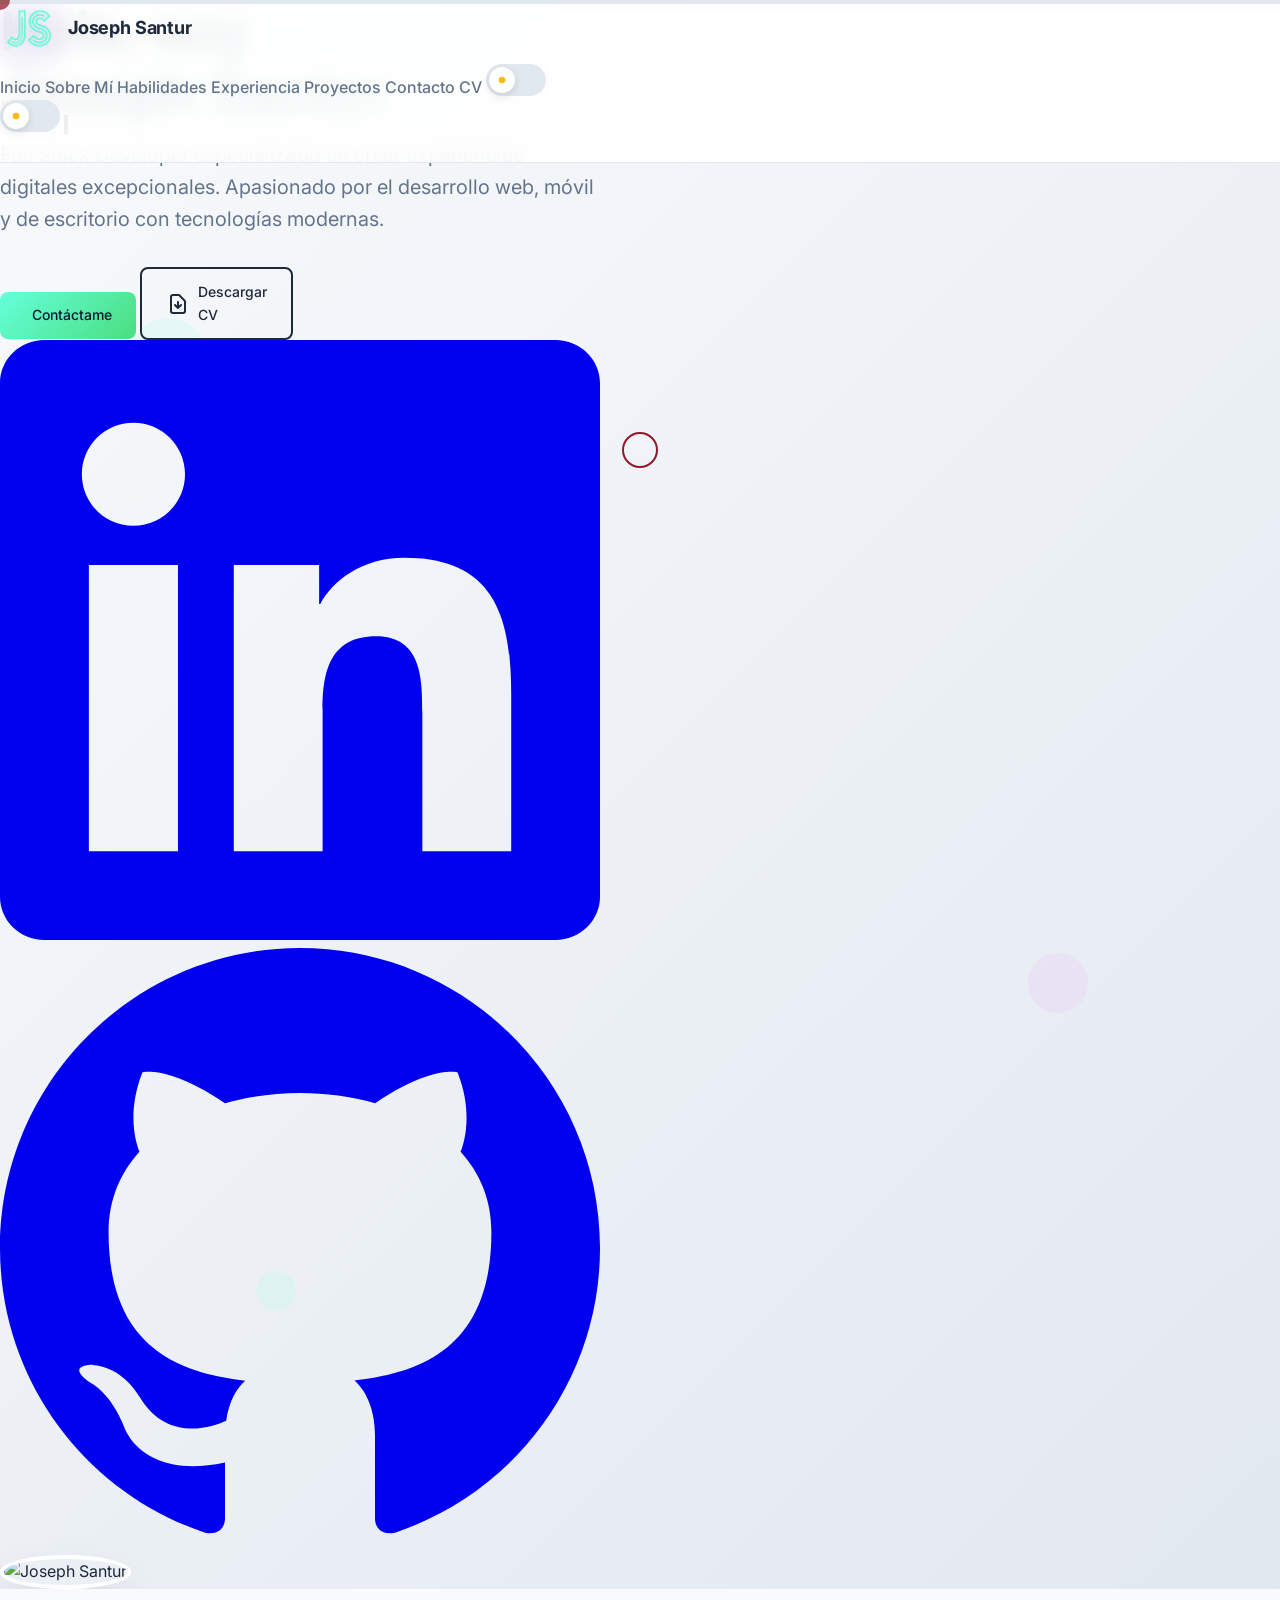
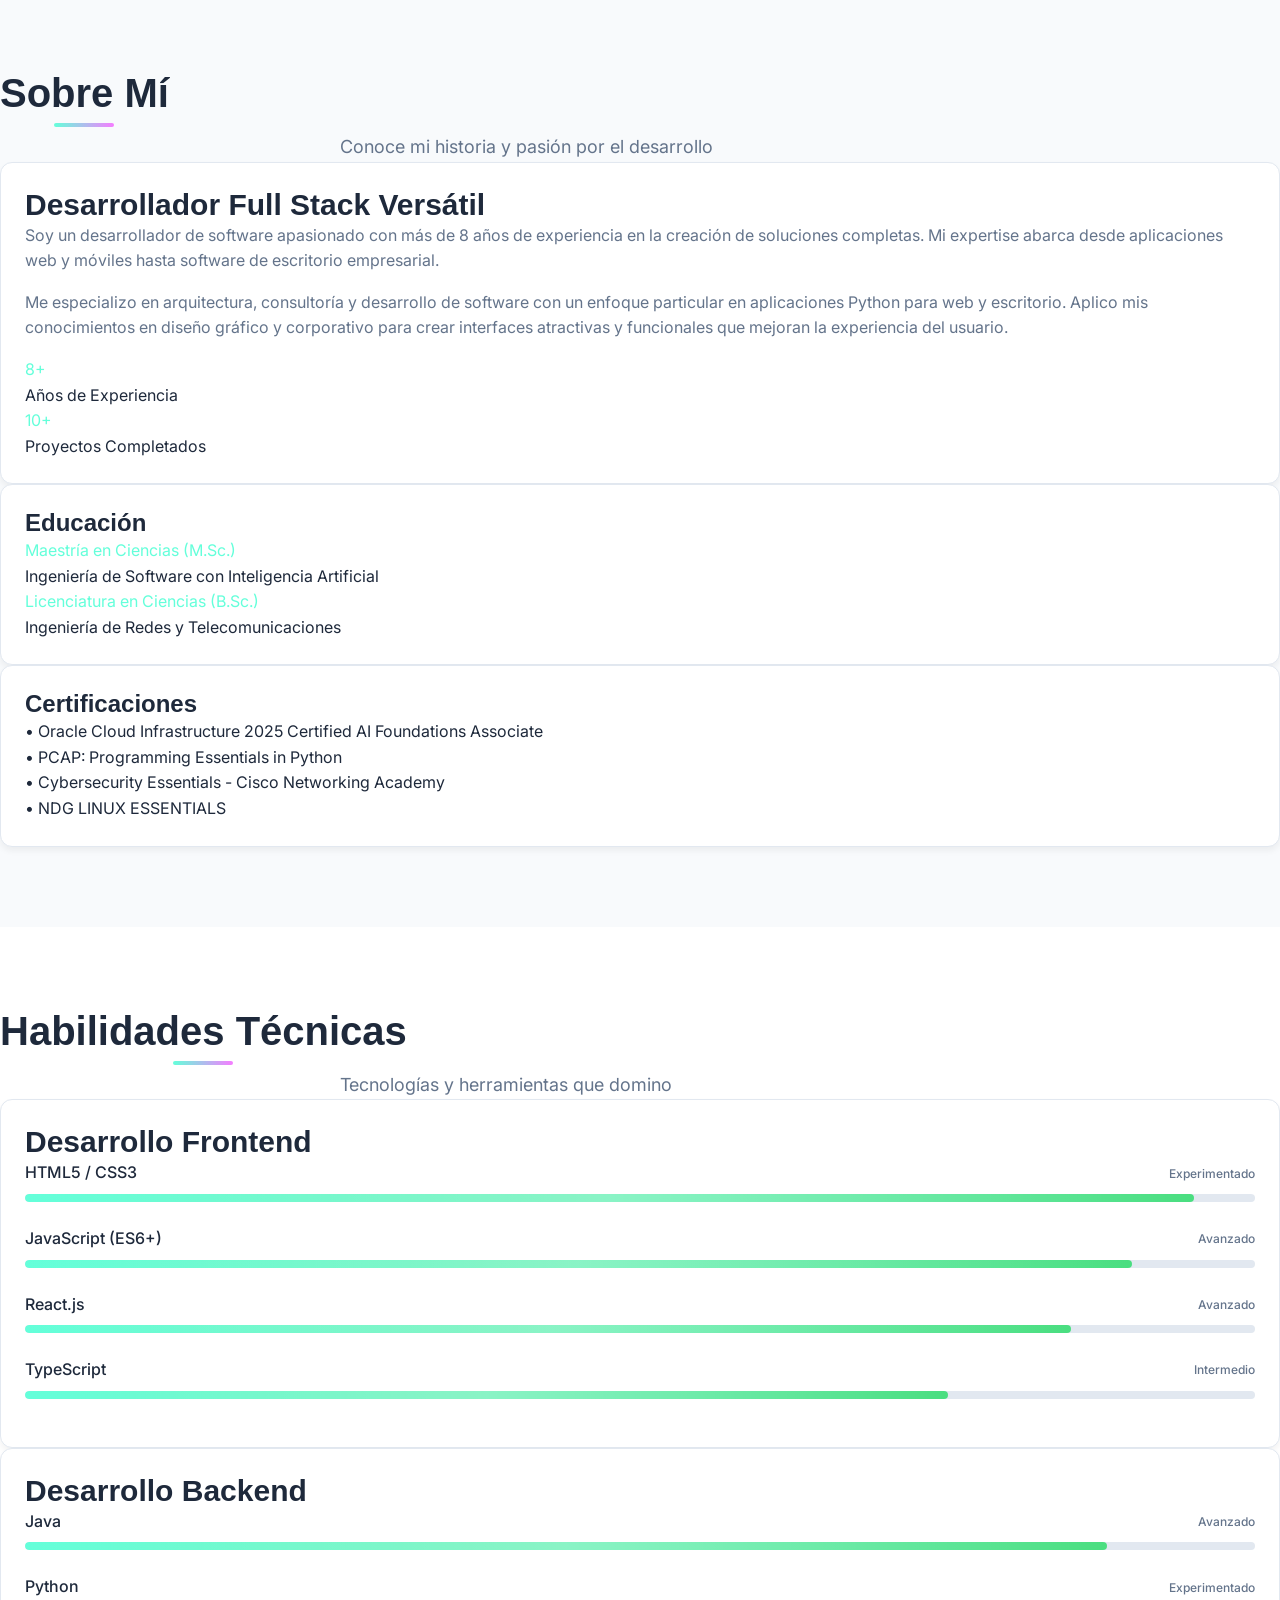
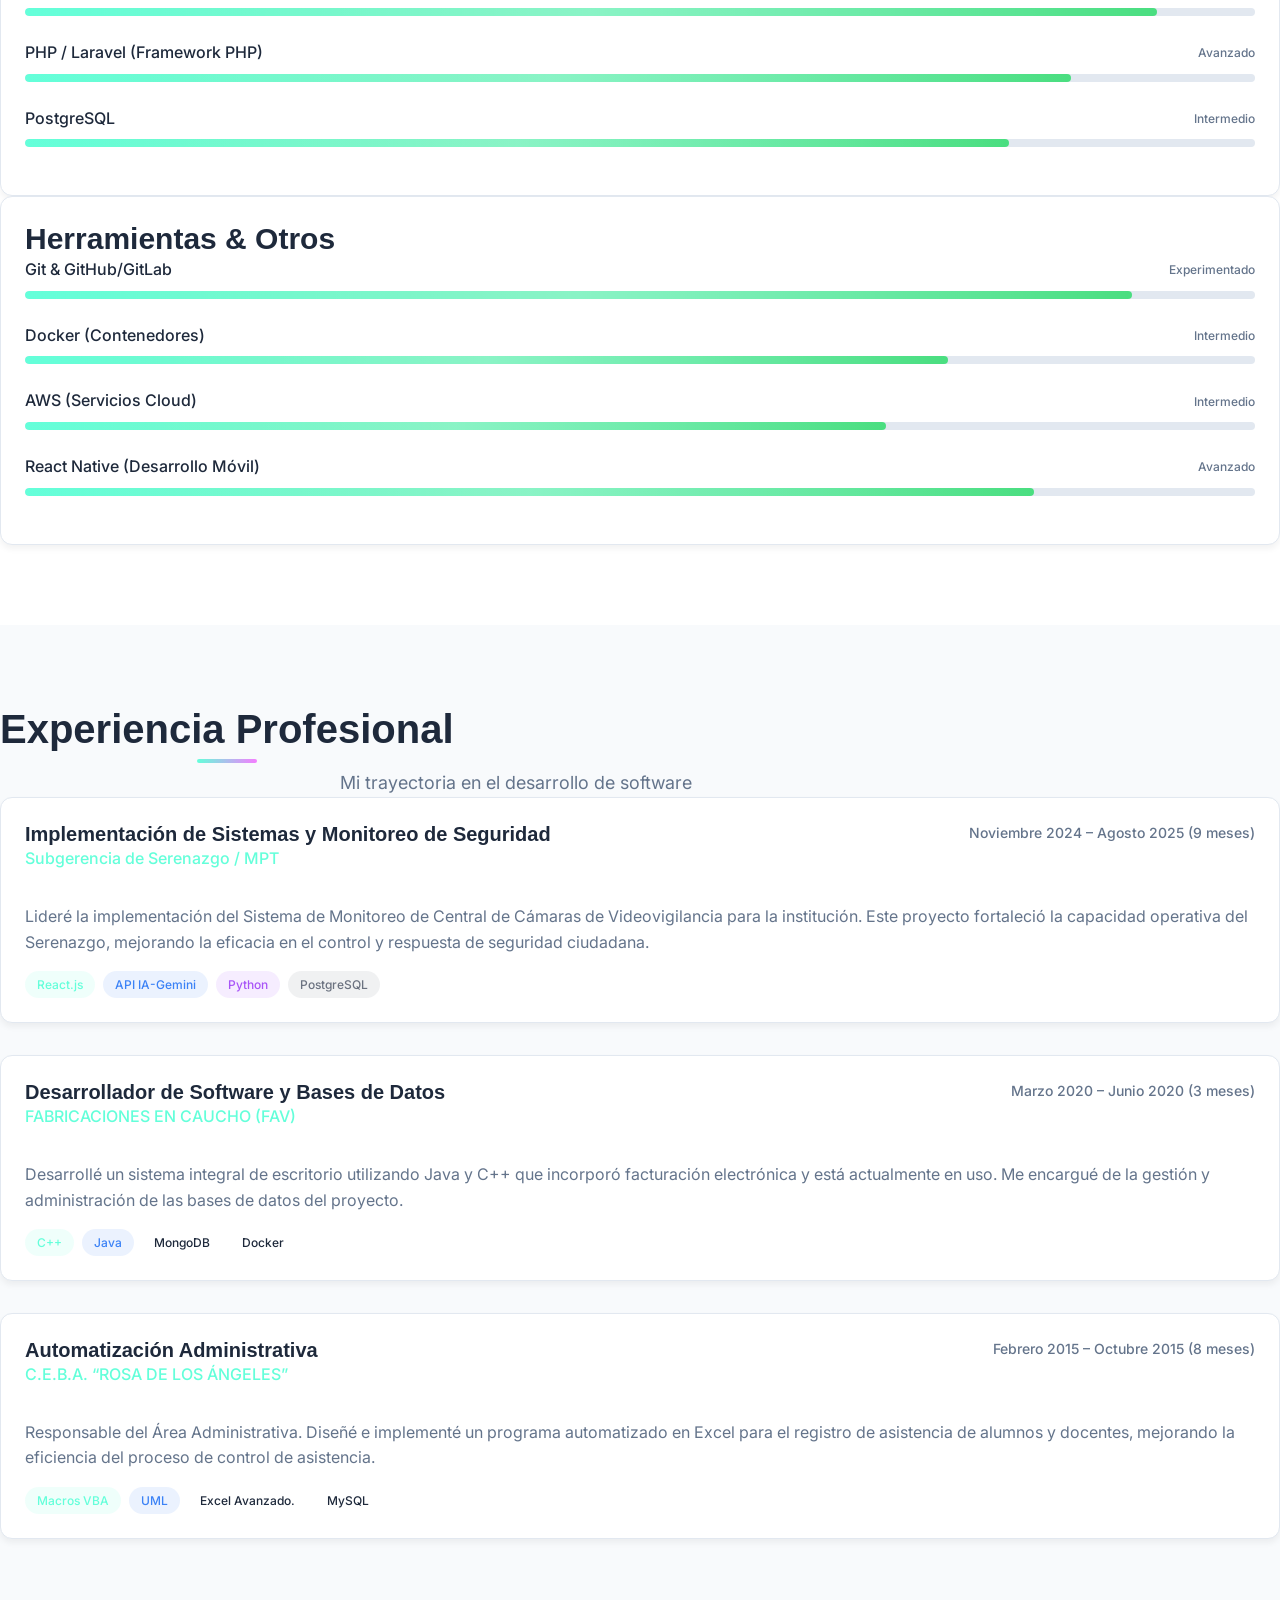
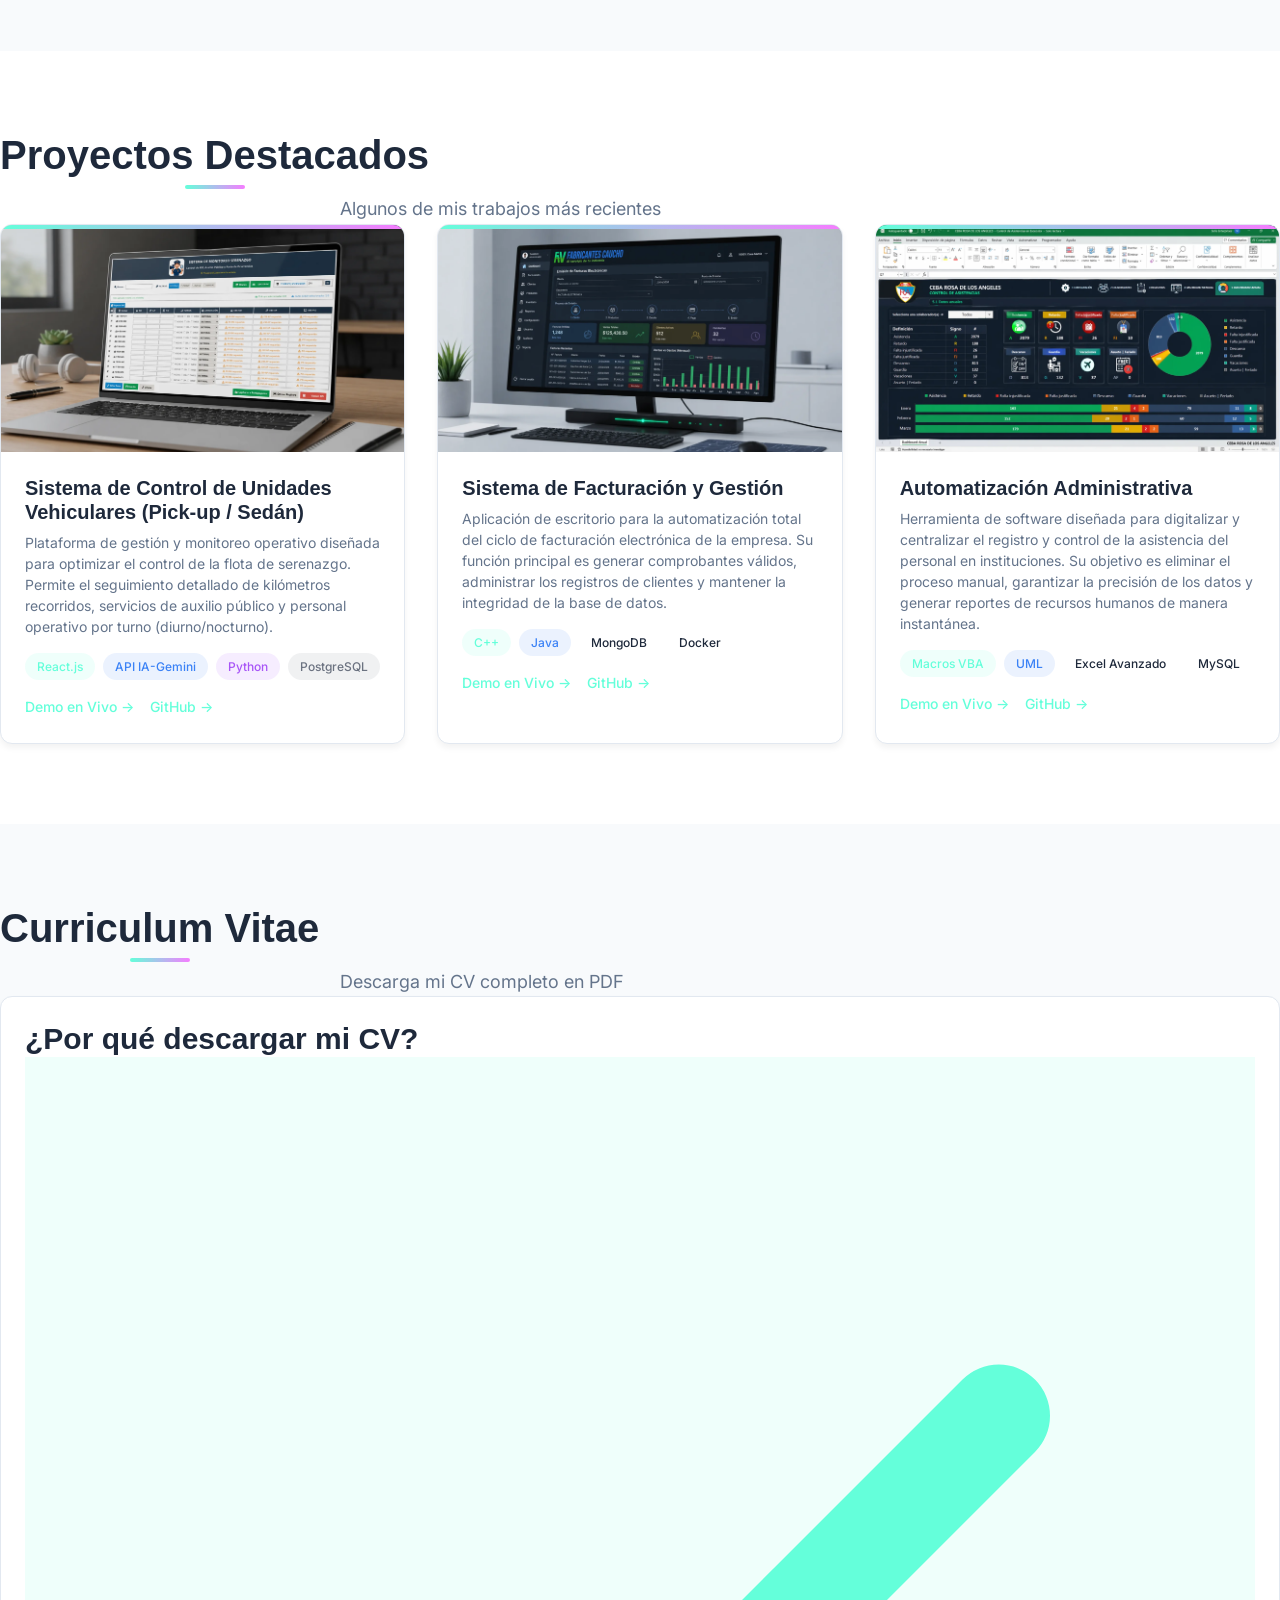
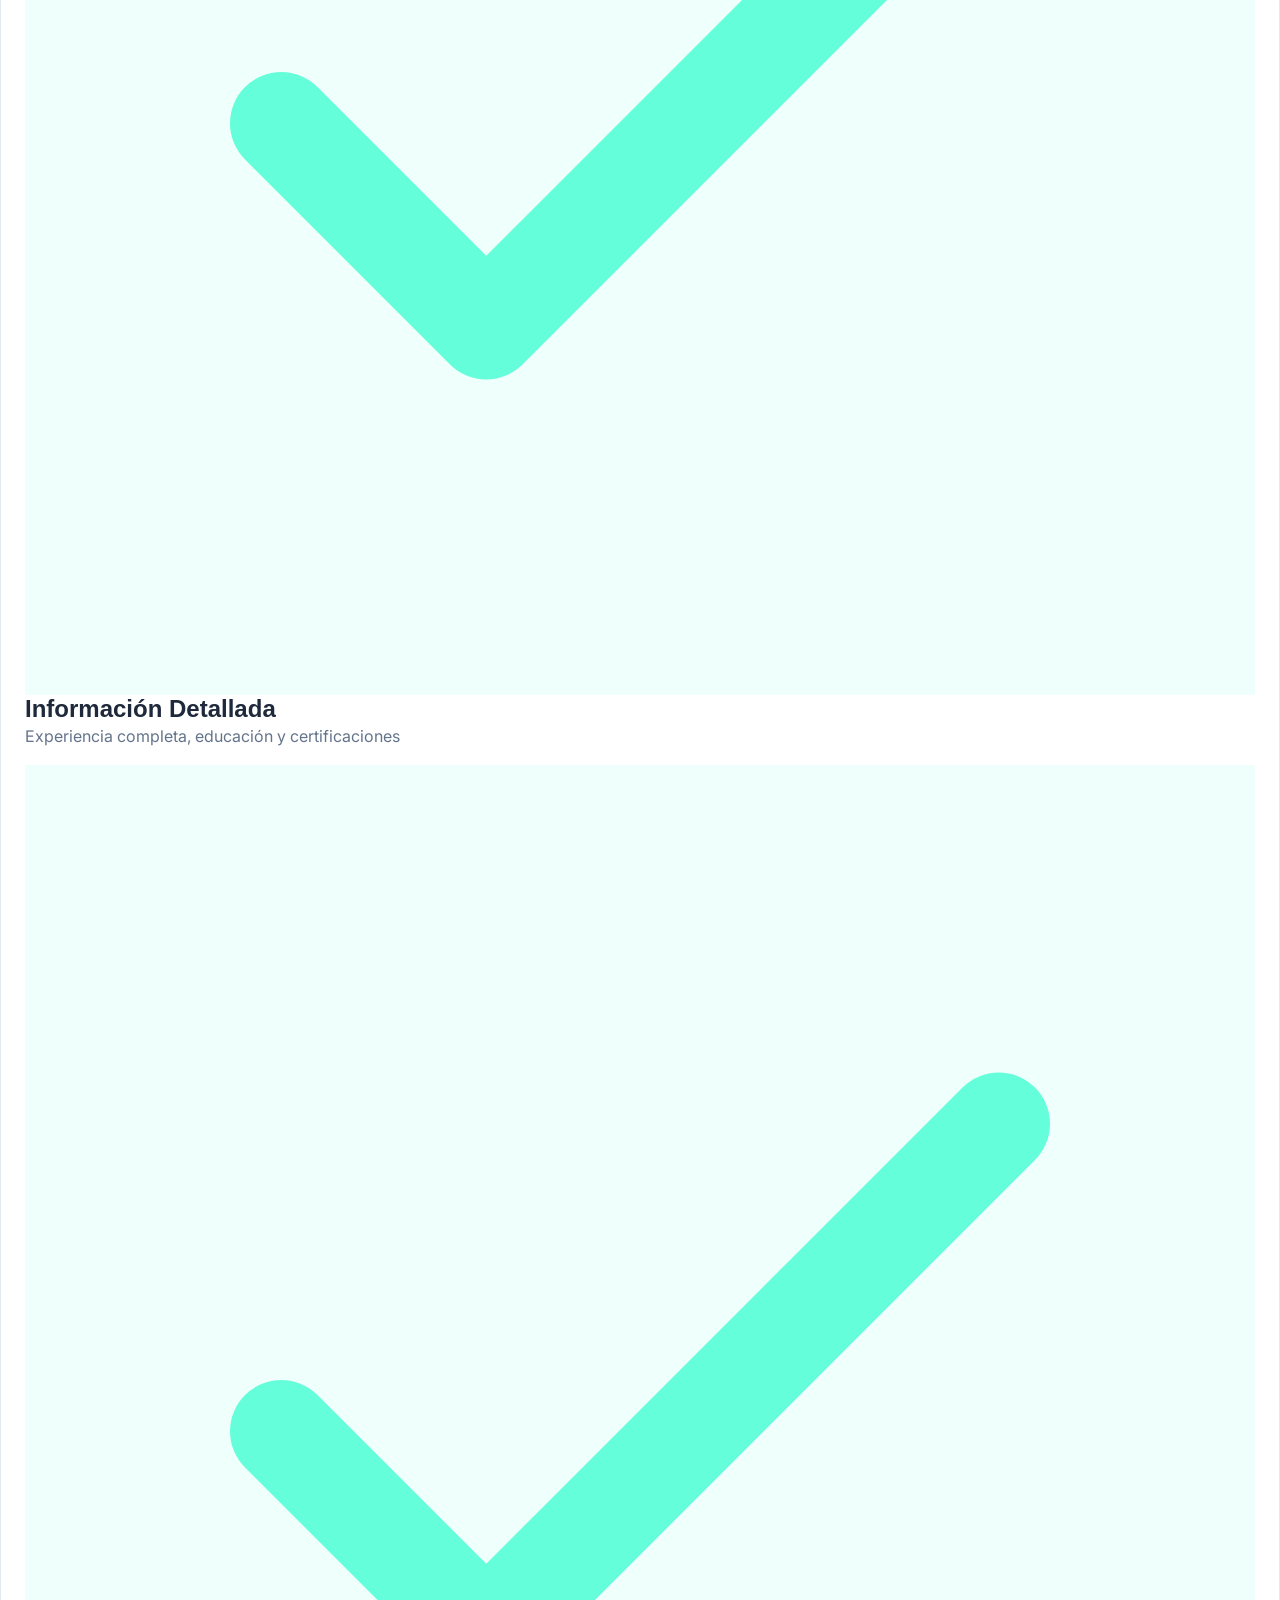
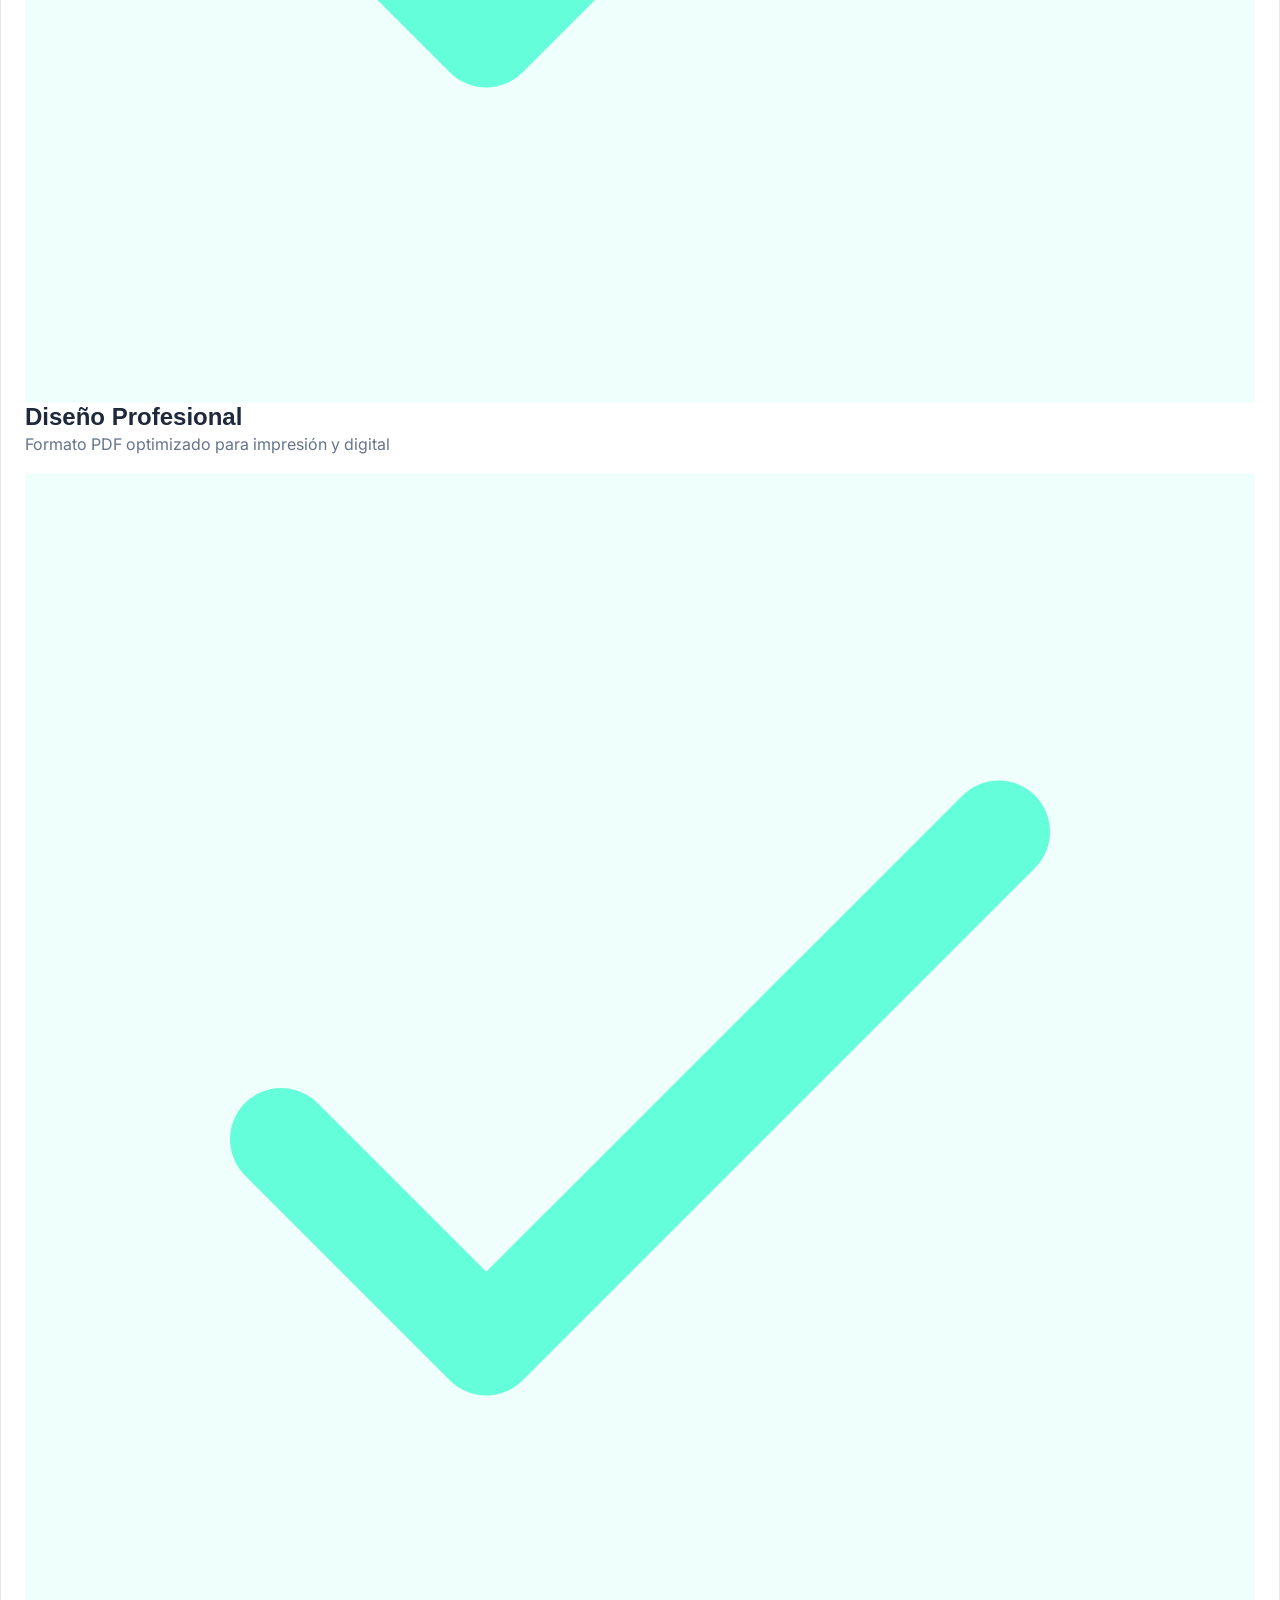
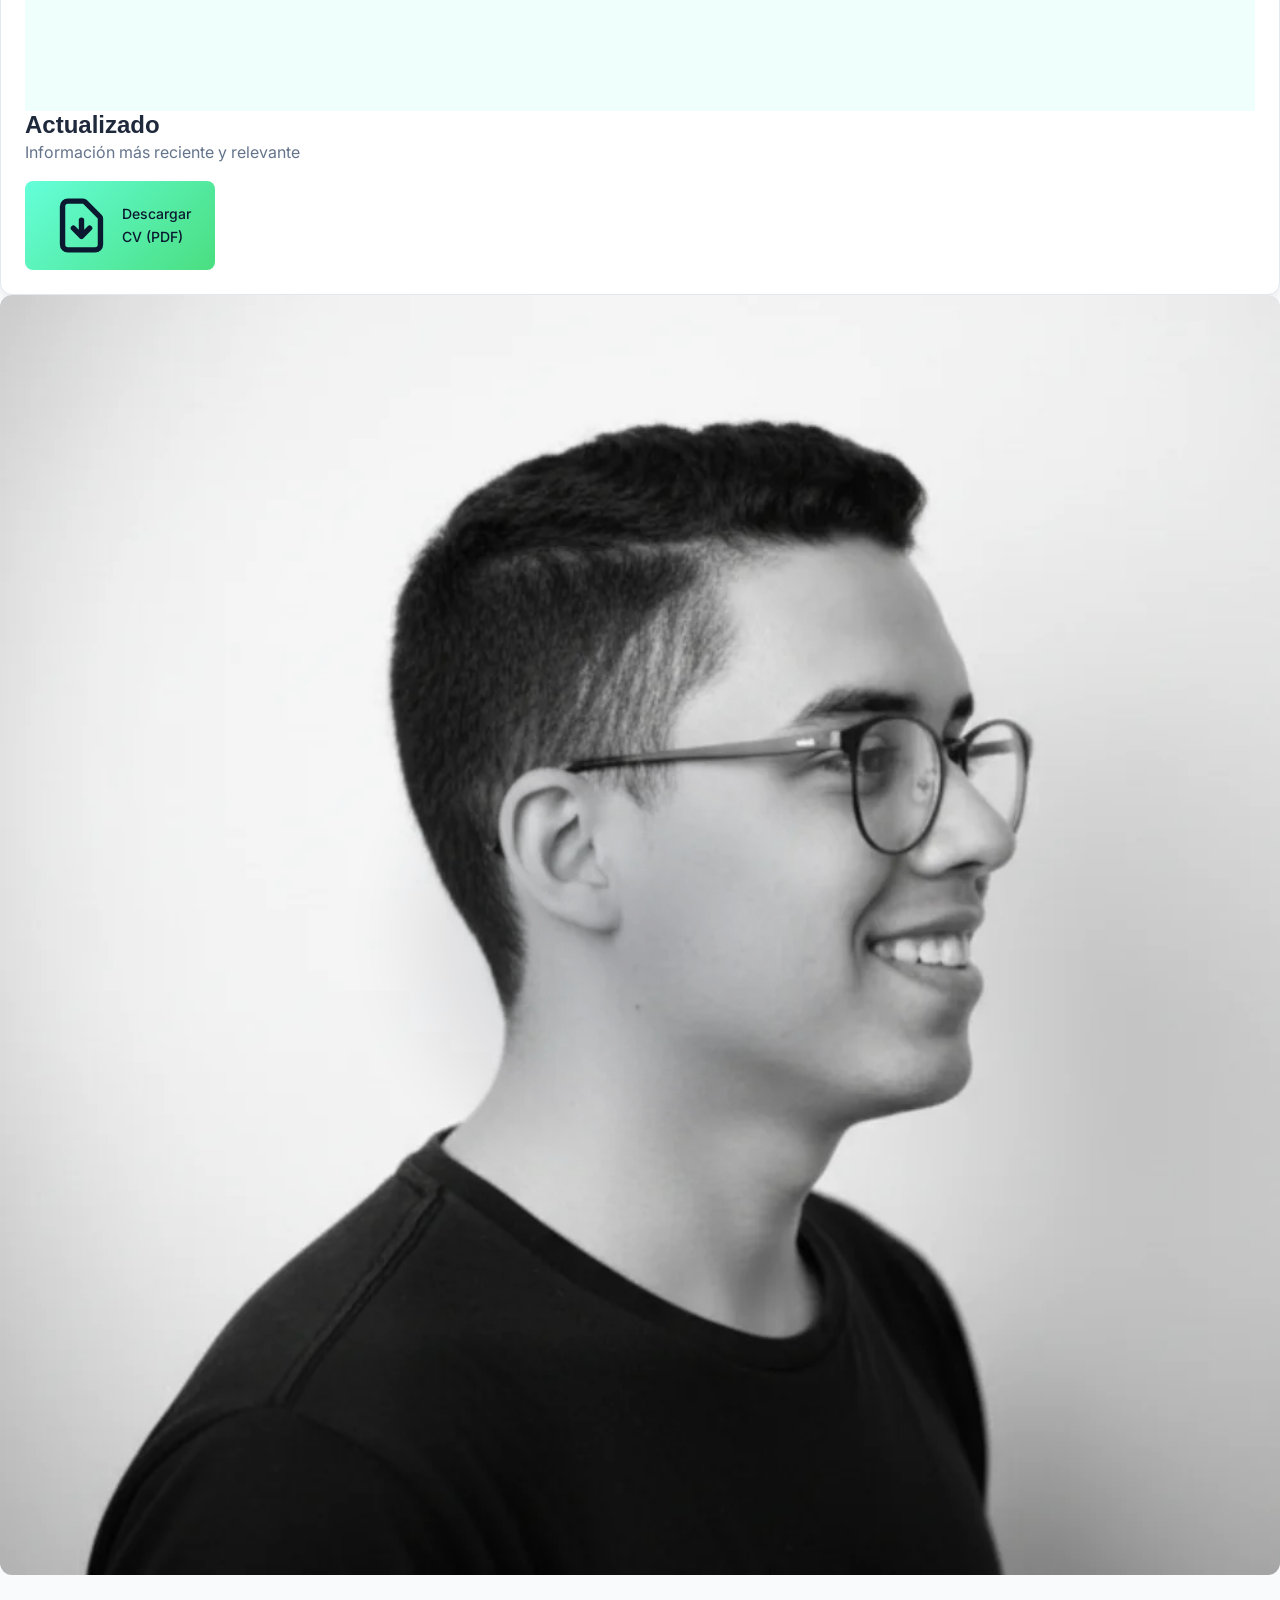
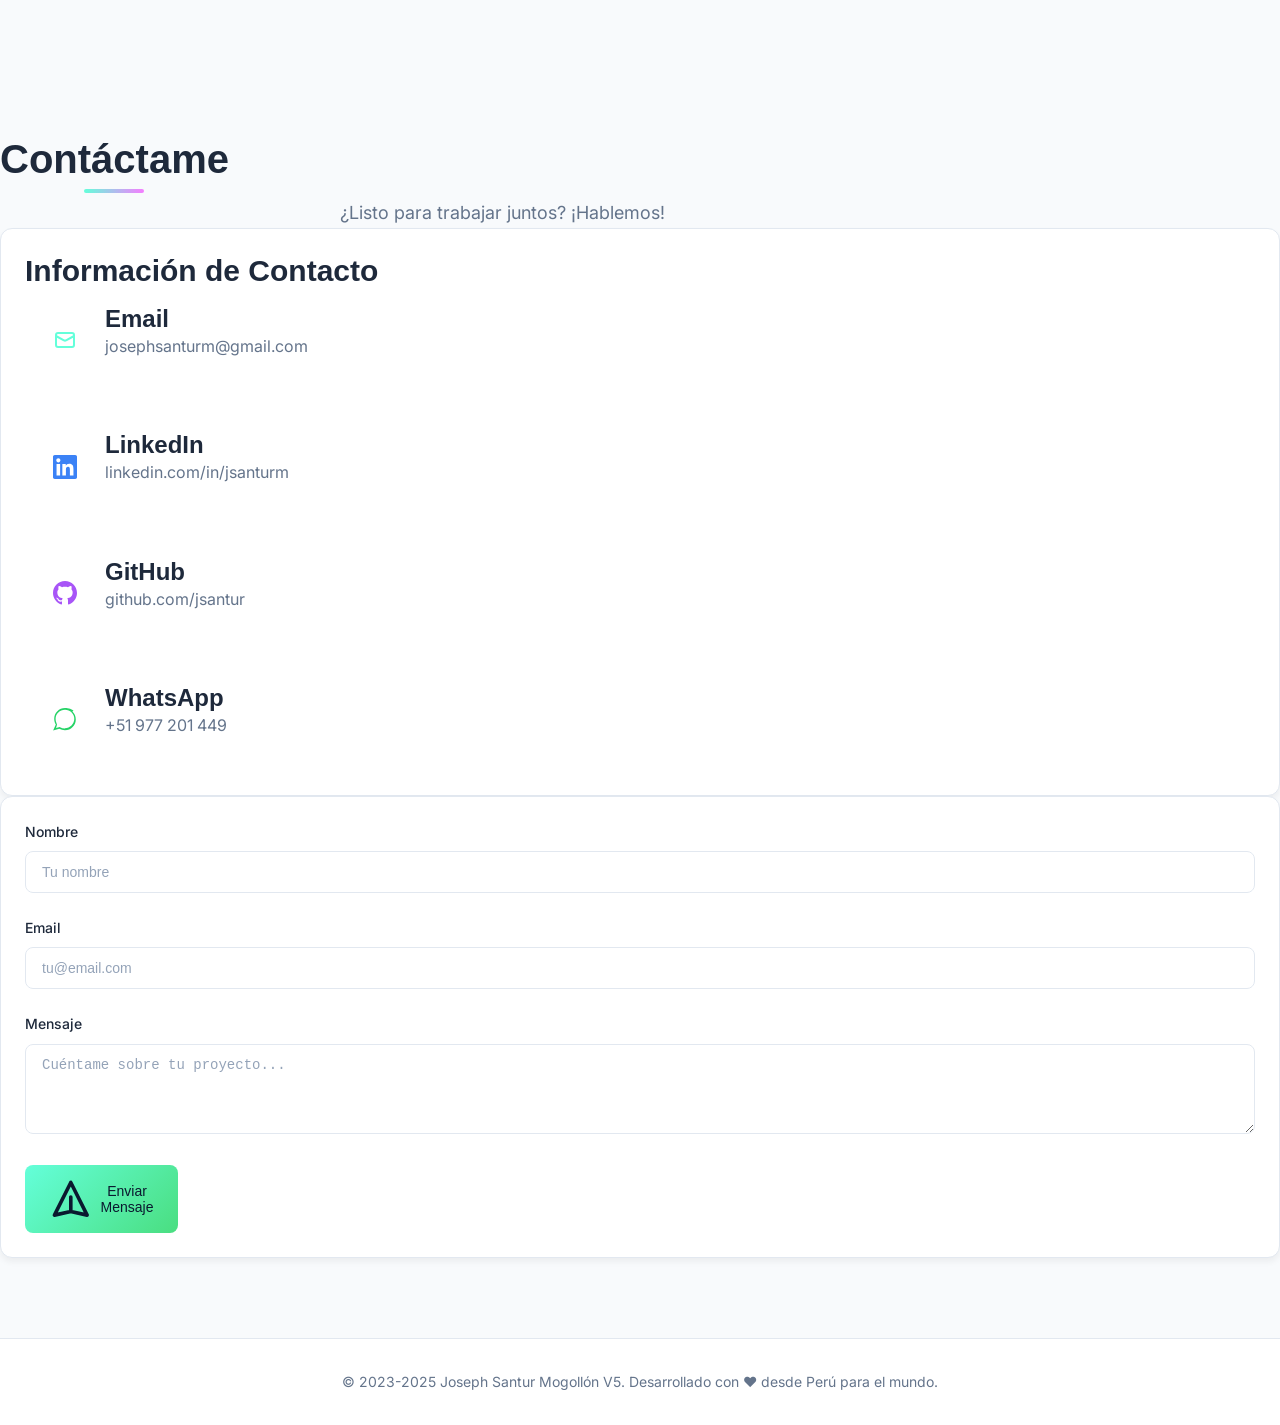
==== ___index.html @ 3cfbd47f "joseph" ====
<!DOCTYPE html>
<html lang="es" data-theme="light">
<head>
    <meta charset="UTF-8">
    <meta name="viewport" content="width=device-width, initial-scale=1.0">
    <title>Joseph Santur - Full Stack Developer</title>
    <meta name="description" content="Desarrollador Full Stack especializado en aplicaciones web, móviles y de escritorio con experiencia en tecnologías modernas.">
    
    <!-- Fonts -->
    <link rel="preconnect" href="https://fonts.googleapis.com">
    <link rel="preconnect" href="https://fonts.gstatic.com" crossorigin>
    <link href="https://fonts.googleapis.com/css2?family=Calibre:wght@300;400;500;600;700&family=Inter:wght@300;400;500;600;700&display=swap" rel="stylesheet">
    
    <!-- Tailwind CSS -->
    <script src="https://cdn.tailwindcss.com"></script>
    
    <!-- Animation Libraries -->
    <link href="https://unpkg.com/aos@2.3.1/dist/aos.css" rel="stylesheet">
    <script src="https://unpkg.com/aos@2.3.1/dist/aos.js"></script>
    
    <!-- Custom Styles (moved to styles.css) -->
    <link rel="stylesheet" href="./assets/css/styles.css">
    <style>
        /* Logo estático por defecto; interacción solo en hover/focus (sutil) */
        .brand-logo { display:inline-flex; align-items:center; gap:.5rem; }

        /* Forzar logo.png estático: eliminar cualquier animación/transform aplicada desde otros estilos/JS */
        img[src$="logo.png"],
        .brand-logo__img {
            transform: none !important;
            filter: none !important;
            opacity: 1 !important;
            animation: none !important;
            will-change: auto !important;
            transition: transform .18s ease, opacity .18s ease !important;
        }

        /* Hover sutil únicamente sobre logo.png */
        .brand-logo:hover img[src$="logo.png"],
        .brand-logo:focus img[src$="logo.png"],
        .brand-logo:focus-visible img[src$="logo.png"] {
            transform: translateY(-2px) scale(1.02) !important;
            filter: none !important;
            opacity: 1 !important;
            transition: transform .18s ease !important;
        }

        /* Asegurar que no haya transiciones residuales en la clase .no-hover (por si existe) */
        .brand-logo__img.no-hover {
            transform: none !important;
            transition: none !important;
            animation: none !important;
        }

        /* Accesibilidad: foco visible */
        .brand-logo:focus { outline: none; }
        .brand-logo:focus-visible {
            outline: 2px solid rgba(59,130,246,.15);
            border-radius: 6px;
        }
    </style>
</head>
<body>
    <!-- Mouse Follower -->
    <div class="mouse-follower"></div>

    <!-- Scroll Indicator -->
    <div class="scroll-indicator">
        <div class="scroll-progress"></div>
    </div>

    <!-- Navigation -->
    <nav class="navbar">
        <div class="max-w-7xl mx-auto px-4 sm:px-6 lg:px-8">
            <div class="flex justify-between items-center h-16">
                <div class="flex-shrink-0">
                    <a href="#home" class="brand" aria-label="Inicio - Joseph Santur">
                        <span class="brand-logo" aria-hidden="true">
                            <img src="./assets/Images/logo.png" alt="" class="brand-logo__img" width="56" height="56" loading="lazy" decoding="async">
                        </span>
                        <span class="brand-name text-xl font-bold">Joseph Santur</span>
                    </a>
                </div>
                
                <!-- Desktop Navigation -->
                <div class="hidden md:block">
                    <div class="ml-10 flex items-baseline space-x-8">
                        <a href="#home" class="nav-link">Inicio</a>
                        <a href="#about" class="nav-link">Sobre Mí</a>
                        <a href="#skills" class="nav-link">Habilidades</a>
                        <a href="#experience" class="nav-link">Experiencia</a>
                        <a href="#projects" class="nav-link">Proyectos</a>
                        <a href="#contact" class="nav-link">Contacto</a>
                        <a href="#cv" class="nav-link">CV</a>
                        
                        <!-- Theme Toggle -->
                        <div class="theme-toggle" id="theme-toggle" tabindex="0" role="button" aria-label="Alternar tema">
                            <span class="theme-icon sun-icon">☀️</span>
                            <span class="theme-icon moon-icon">🌙</span>
                            <span class="knob" aria-hidden="true"></span>
                        </div>
                    </div>
                </div>
                
                <!-- Mobile menu button -->
                <div class="md:hidden flex items-center space-x-4">
                    <!-- Theme Toggle Mobile -->
                    <div class="theme-toggle" id="theme-toggle-mobile" tabindex="0" role="button" aria-label="Alternar tema">
                        <span class="theme-icon sun-icon">☀️</span>
                        <span class="theme-icon moon-icon">🌙</span>
                        <span class="knob" aria-hidden="true"></span>
                    </div>
                    
                    <button id="mobile-menu-btn" class="text-slate-600 hover:text-slate-900">
                        <svg class="h-6 w-6" fill="none" viewBox="0 0 24 24" stroke="currentColor">
                            <path stroke-linecap="round" stroke-linejoin="round" stroke-width="2" d="M4 6h16M4 12h16M4 18h16" />
                        </svg>
                    </button>
                </div>
            </div>
        </div>
        
        <!-- Mobile Navigation -->
        <div id="mobile-menu" class="mobile-menu md:hidden fixed top-16 right-0 w-64 h-screen bg-white border-l border-gray-200">
            <div class="px-2 pt-2 pb-3 space-y-1">
                <a href="#home" class="mobile-nav-link block px-3 py-2 text-base font-medium text-slate-600 hover:text-slate-900">Inicio</a>
                <a href="#about" class="mobile-nav-link block px-3 py-2 text-base font-medium text-slate-600 hover:text-slate-900">Sobre Mí</a>
                <a href="#skills" class="mobile-nav-link block px-3 py-2 text-base font-medium text-slate-600 hover:text-slate-900">Habilidades</a>
                <a href="#experience" class="mobile-nav-link block px-3 py-2 text-base font-medium text-slate-600 hover:text-slate-900">Experiencia</a>
                <a href="#projects" class="mobile-nav-link block px-3 py-2 text-base font-medium text-slate-600 hover:text-slate-900">Proyectos</a>
                <a href="#contact" class="mobile-nav-link block px-3 py-2 text-base font-medium text-slate-600 hover:text-slate-900">Contacto</a>
                <a href="#cv" class="mobile-nav-link block px-3 py-2 text-base font-medium text-slate-600 hover:text-slate-900">CV</a>
            </div>
        </div>
    </nav>
    
    <!-- Hero Section -->
    <section id="home" class="hero">
        <!-- Floating Elements -->
        <div class="floating-element"></div>
        <div class="floating-element"></div>
        <div class="floating-element"></div>
        
        <div class="max-w-7xl mx-auto px-4 sm:px-6 lg:px-8">
            <div class="grid grid-cols-1 lg:grid-cols-2 gap-12 items-center">
                <div class="hero-content fade-in-left">
                    <h1 class="hero-title">
                        <span>Hola, soy</span><br>
                        <span class="gradient-text">Joseph Santur</span>
                    </h1>
                    <p class="hero-subtitle">
                        Full Stack Developer especializado en crear experiencias digitales excepcionales. 
                        Apasionado por el desarrollo web, móvil y de escritorio con tecnologías modernas.
                    </p>
                    <div class="flex flex-col sm:flex-row gap-4">
                        <a href="#contact" class="btn btn-primary">
                            <svg class="w-5 h-5" fill="none" stroke="currentColor" viewBox="0 0 24 24">
                                <path stroke-linecap="round" stroke-linejoin="round" stroke-width="2" d="M3 8l7.89 4.26a2 2 0 002.22 0L21 8M5 19h14a2 2 0 002-2V7a2 2 0 00-2-2H5a2 2 0 00-2 2v10a2 2 0 002 2z"></path>
                            </svg>
                            Contáctame
                        </a>
                        <a href="#cv" class="btn btn-secondary">
                            <svg class="w-5 h-5" fill="none" stroke="currentColor" viewBox="0 0 24 24">
                                <path stroke-linecap="round" stroke-linejoin="round" stroke-width="2" d="M12 10v6m0 0l-3-3m3 3l3-3m2 8H7a2 2 0 01-2-2V5a2 2 0 012-2h5.586a1 1 0 01.707.293l5.414 5.414a1 1 0 01.293.707V19a2 2 0 01-2 2z"></path>
                            </svg>
                            Descargar CV
                        </a>
                    </div>
                    
                    <!-- Social Links -->
                    <div class="flex space-x-6 mt-8">
                        <a href="https://linkedin.com" target="_blank" class="text-slate-400 hover:text-slate-600 transition-colors">
                            <svg class="w-6 h-6" fill="currentColor" viewBox="0 0 24 24">
                                <path d="M20.447 20.452h-3.554v-5.569c0-1.328-.027-3.037-1.852-3.037-1.853 0-2.136 1.445-2.136 2.939v5.667H9.351V9h3.414v1.561h.046c.477-.9 1.637-1.85 3.37-1.85 3.601 0 4.267 2.37 4.267 5.455v6.286zM5.337 7.433c-1.144 0-2.063-.926-2.063-2.065 0-1.138.92-2.063 2.063-2.063 1.14 0 2.064.925 2.064 2.063 0 1.139-.925 2.065-2.064 2.065zm1.782 13.019H3.555V9h3.564v11.452zM22.225 0H1.771C.792 0 0 .774 0 1.729v20.542C0 23.227.792 24 1.771 24h20.451C23.2 24 24 23.227 24 22.271V1.729C24 .774 23.2 0 22.222 0h.003z"/>
                            </svg>
                        </a>
                        <a href="https://github.com" target="_blank" class="text-slate-400 hover:text-slate-600 transition-colors">
                            <svg class="w-6 h-6" fill="currentColor" viewBox="0 0 24 24">
                                <path d="M12 0c-6.626 0-12 5.373-12 12 0 5.302 3.438 9.8 8.207 11.387.599.111.793-.261.793-.577v-2.234c-3.338.726-4.033-1.416-4.033-1.416-.546-1.387-1.333-1.756-1.333-1.756-1.089-.745.083-.729.083-.729 1.205.084 1.839 1.237 1.839 1.237 1.07 1.834 2.807 1.304 3.492.997.107-.775.418-1.305.762-1.604-2.665-.305-5.467-1.334-5.467-5.931 0-1.311.469-2.381 1.236-3.221-.124-.303-.535-1.524.117-3.176 0 0 1.008-.322 3.301 1.23.957-.266 1.983-.399 3.003-.404 1.02.005 2.047.138 3.006.404 2.291-1.552 3.297-1.23 3.297-1.23.653 1.653.242 2.874.118 3.176.77.84 1.235 1.911 1.235 3.221 0 4.609-2.807 5.624-5.479 5.921.43.372.823 1.102.823 2.222v3.293c0 .319.192.694.801.576 4.765-1.589 8.199-6.086 8.199-11.386 0-6.627-5.373-12-12-12z"/>
                            </svg>
                        </a>
                    </div>
                </div>
                
                <div class="hero-image fade-in-right">
                    <div class="relative">
                        <img src="./assets/Images/me6.png" alt="Joseph Santur" class="w-80 h-80 object-cover" loading="lazy" decoding="async" width="320" height="320">
                        <div class="absolute -top-4 -right-4 w-24 h-24 bg-gradient-to-r from-green-400 to-blue-500 rounded-full opacity-20 animate-pulse"></div>
                        <div class="absolute -bottom-4 -left-4 w-16 h-16 bg-gradient-to-r from-pink-400 to-purple-500 rounded-full opacity-20 animate-pulse delay-1000"></div>
                    </div>
                </div>
            </div>
        </div>
    </section>
    
    <!-- About Section -->
    <section id="about" class="section">
        <div class="max-w-7xl mx-auto px-4 sm:px-6 lg:px-8">
            <div class="text-center mb-16 fade-in-up">
                <h2 class="section-title">Sobre Mí</h2>
                <p class="section-subtitle">Conoce mi historia y pasión por el desarrollo</p>
            </div>
            
            <div class="grid grid-cols-1 lg:grid-cols-2 gap-12 items-center">
                <div class="fade-in-left">
                    <div class="card">
                        <h3 class="text-2xl font-semibold mb-4" style="color: var(--text-primary);">Desarrollador Full Stack Versátil</h3>
                        <p class="text-slate-600 mb-6 leading-relaxed">
                            Soy un desarrollador de software apasionado con más de 8 años de experiencia en la creación de soluciones completas. 
                            Mi expertise abarca desde aplicaciones web y móviles hasta software de escritorio empresarial.
                        </p>
                        <p class="text-slate-600 mb-6 leading-relaxed">
                            Me especializo en arquitectura, consultoría y desarrollo de software con un enfoque particular en aplicaciones 
                            Python para web y escritorio. Aplico mis conocimientos en diseño gráfico y corporativo para crear interfaces 
                            atractivas y funcionales que mejoran la experiencia del usuario.
                        </p>
                        <div class="grid grid-cols-2 gap-4 mt-8">
                            <div class="text-center">
                                <div class="text-3xl font-bold" style="color: var(--green);">8+</div>
                                <div class="text-slate-500">Años de Experiencia</div>
                            </div>
                            <div class="text-center">
                                <div class="text-3xl font-bold" style="color: var(--green);">10+</div>
                                <div class="text-slate-500">Proyectos Completados</div>
                            </div>
                        </div>
                    </div>
                </div>
                
                <div class="fade-in-right">
                    <div class="space-y-6">
                        <div class="card">
                            <h4 class="text-lg font-semibold mb-2" style="color: var(--text-primary);">Educación</h4>
                            <div class="space-y-3">
                                <div>
                                    <div class="font-medium" style="color: var(--green);">Maestría en Ciencias (M.Sc.)</div>
                                    <div class="text-slate-500">Ingeniería de Software con Inteligencia Artificial</div>
                                </div>
                                <div>
                                    <div class="font-medium" style="color: var(--green);">Licenciatura en Ciencias (B.Sc.)</div>
                                    <div class="text-slate-500">Ingeniería de Redes y Telecomunicaciones</div>
                                </div>
                            </div>
                        </div>
                        
                        <div class="card">
                            <h4 class="text-lg font-semibold mb-2" style="color: var(--text-primary);">Certificaciones</h4>
                            <div class="space-y-2">
                                <div class="text-slate-600">• Oracle Cloud Infrastructure 2025 Certified AI Foundations Associate</div>
                                <div class="text-slate-600">• PCAP: Programming Essentials in Python</div>
                                <div class="text-slate-600">• Cybersecurity Essentials - Cisco Networking Academy</div>
                                <div class="text-slate-600">• NDG LINUX ESSENTIALS</div>
                            </div>
                        </div>
                    </div>
                </div>
            </div>
        </div>
    </section>
    
    <!-- Skills Section -->
    <section id="skills" class="section">
        <div class="max-w-7xl mx-auto px-4 sm:px-6 lg:px-8">
            <div class="text-center mb-16 fade-in-up">
                <h2 class="section-title">Habilidades Técnicas</h2>
                <p class="section-subtitle">Tecnologías y herramientas que domino</p>
            </div>
            
            <div class="grid grid-cols-1 md:grid-cols-2 lg:grid-cols-3 gap-8">
                <!-- Frontend Skills -->
                <div class="card scale-in" style="animation-delay: 0.1s;">
                    <h3 class="text-xl font-semibold mb-4 flex items-center" style="color: var(--text-primary);">
                        <span class="w-3 h-3 rounded-full mr-3" style="background: var(--green);"></span>
                        Desarrollo Frontend
                    </h3>
                    <div class="space-y-4">
                        <div class="skill-item">
                            <div class="skill-header">
                                <span class="skill-name">HTML5 / CSS3</span>
                                <span class="skill-level">Experimentado</span>
                            </div>
                            <div class="skill-bar">
                                <div class="skill-progress" style="width: 95%"></div>
                            </div>
                        </div>
                        <div class="skill-item">
                            <div class="skill-header">
                                <span class="skill-name">JavaScript (ES6+)</span>
                                <span class="skill-level">Avanzado</span>
                            </div>
                            <div class="skill-bar">
                                <div class="skill-progress" style="width: 90%"></div>
                            </div>
                        </div>
                        <div class="skill-item">
                            <div class="skill-header">
                                <span class="skill-name">React.js</span>
                                <span class="skill-level">Avanzado</span>
                            </div>
                            <div class="skill-bar">
                                <div class="skill-progress" style="width: 85%"></div>
                            </div>
                        </div>
                        <div class="skill-item">
                            <div class="skill-header">
                                <span class="skill-name">TypeScript</span>
                                <span class="skill-level">Intermedio</span>
                            </div>
                            <div class="skill-bar">
                                <div class="skill-progress" style="width: 75%"></div>
                            </div>
                        </div>
                    </div>
                </div>
                
                <!-- Backend Skills -->
                <div class="card scale-in" style="animation-delay: 0.2s;">
                    <h3 class="text-xl font-semibold mb-4 flex items-center" style="color: var(--text-primary);">
                        <span class="w-3 h-3 rounded-full mr-3" style="background: var(--pink);"></span>
                        Desarrollo Backend
                    </h3>
                    <div class="space-y-4">
                        <div class="skill-item">
                            <div class="skill-header">
                                <span class="skill-name">Java</span>
                                <span class="skill-level">Avanzado</span>
                            </div>
                            <div class="skill-bar">
                                <div class="skill-progress" style="width: 88%"></div>
                            </div>
                        </div>
                        <div class="skill-item">
                            <div class="skill-header">
                                <span class="skill-name">Python</span>
                                <span class="skill-level">Experimentado</span>
                            </div>
                            <div class="skill-bar">
                                <div class="skill-progress" style="width: 92%"></div>
                            </div>
                        </div>
                        <div class="skill-item">
                            <div class="skill-header">
                                <span class="skill-name">PHP / Laravel (Framework PHP)</span>
                                <span class="skill-level">Avanzado</span>
                            </div>
                            <div class="skill-bar">
                                <div class="skill-progress" style="width: 85%"></div>
                            </div>
                        </div>
                        <div class="skill-item">
                            <div class="skill-header">
                                <span class="skill-name">PostgreSQL</span>
                                <span class="skill-level">Intermedio</span>
                            </div>
                            <div class="skill-bar">
                                <div class="skill-progress" style="width: 80%"></div>
                            </div>
                        </div>
                    </div>
                </div>
                
                <!-- Tools & Others -->
                <div class="card scale-in" style="animation-delay: 0.3s;">
                    <h3 class="text-xl font-semibold mb-4 flex items-center" style="color: var(--text-primary);">
                        <span class="w-3 h-3 rounded-full mr-3" style="background: #f59e0b;"></span>
                        Herramientas & Otros
                    </h3>
                    <div class="space-y-4">
                        <div class="skill-item">
                            <div class="skill-header">
                                <span class="skill-name">Git & GitHub/GitLab</span>
                                <span class="skill-level">Experimentado</span>
                            </div>
                            <div class="skill-bar">
                                <div class="skill-progress" style="width: 90%"></div>
                            </div>
                        </div>
                        <div class="skill-item">
                            <div class="skill-header">
                                <span class="skill-name">Docker (Contenedores)</span>
                                <span class="skill-level">Intermedio</span>
                            </div>
                            <div class="skill-bar">
                                <div class="skill-progress" style="width: 75%"></div>
                            </div>
                        </div>
                        <div class="skill-item">
                            <div class="skill-header">
                                <span class="skill-name">AWS (Servicios Cloud)</span>
                                <span class="skill-level">Intermedio</span>
                            </div>
                            <div class="skill-bar">
                                <div class="skill-progress" style="width: 70%"></div>
                            </div>
                        </div>
                        <div class="skill-item">
                            <div class="skill-header">
                                <span class="skill-name">React Native (Desarrollo Móvil)</span>
                                <span class="skill-level">Avanzado</span>
                            </div>
                            <div class="skill-bar">
                                <div class="skill-progress" style="width: 82%"></div>
                            </div>
                        </div>
                    </div>
                </div>
            </div>
        </div>
    </section>
    
    <!-- Experience Section -->
    <section id="experience" class="section">
        <div class="max-w-7xl mx-auto px-4 sm:px-6 lg:px-8">
            <div class="text-center mb-16 fade-in-up">
                <h2 class="section-title">Experiencia Profesional</h2>
                <p class="section-subtitle">Mi trayectoria en el desarrollo de software</p>
            </div>
            
            <div class="max-w-4xl mx-auto">
                <div class="space-y-8">
                    <!-- Experience Item 1 -->
                    <div class="card experience-item fade-in-up" style="animation-delay: 0.1s;">
                        <div class="experience-header">
                            <div>
                                <h3 class="experience-title">Implementación de Sistemas y Monitoreo de Seguridad</h3>
                                <p class="experience-company">Subgerencia de Serenazgo / MPT</p>
                            </div>
                            <span class="experience-date">Noviembre 2024 – Agosto 2025 (9 meses)</span>
                        </div>
                        <p class="experience-description">
                            Lideré la implementación del Sistema de Monitoreo de Central de Cámaras de Videovigilancia para la institución. Este proyecto fortaleció la capacidad operativa del Serenazgo, mejorando la eficacia en el control y respuesta de seguridad ciudadana.
                        </p>
                        <div class="experience-tags">
                            <span class="tag tag-green">React.js</span>
                            <span class="tag tag-blue">API IA-Gemini</span>
                            <span class="tag tag-purple">Python</span>
                            <span class="tag tag-gray">PostgreSQL</span>
                        </div>
                    </div>
                    
                    <!-- Experience Item 2 -->
                    <div class="card experience-item fade-in-up" style="animation-delay: 0.2s;">
                        <div class="experience-header">
                            <div>
                                <h3 class="experience-title">Desarrollador de Software y Bases de Datos</h3>
                                <p class="experience-company">FABRICACIONES EN CAUCHO (FAV)</p>
                            </div>
                            <span class="experience-date">Marzo 2020 – Junio 2020 (3 meses)</span>
                        </div>
                        <p class="experience-description">
                            Desarrollé un sistema integral de escritorio utilizando Java y C++ que incorporó facturación electrónica y está actualmente en uso. Me encargué de la gestión y administración de las bases de datos del proyecto.
                        </p>
                        <div class="experience-tags">
                            <span class="tag tag-green">C++</span>
                            <span class="tag tag-blue">Java</span>
                            <span class="tag tag-yellow">MongoDB</span>
                            <span class="tag tag-indigo">Docker</span>
                        </div>
                    </div>
                    
                    <!-- Experience Item 3 -->
                    <div class="card experience-item fade-in-up" style="animation-delay: 0.3s;">
                        <div class="experience-header">
                            <div>
                                <h3 class="experience-title">Automatización Administrativa</h3>
                                <p class="experience-company">C.E.B.A. “ROSA DE LOS ÁNGELES”</p>
                            </div>
                            <span class="experience-date">Febrero 2015 – Octubre 2015 (8 meses)</span>
                        </div>
                        <p class="experience-description">
                            Responsable del Área Administrativa. Diseñé e implementé un programa automatizado en Excel para el registro de asistencia de alumnos y docentes, mejorando la eficiencia del proceso de control de asistencia.
                        </p>
                        <div class="experience-tags">
                            <span class="tag tag-green">Macros VBA</span>
                            <span class="tag tag-blue">UML</span>
                            <span class="tag tag-red">Excel Avanzado.</span>
                            <span class="tag tag-orange">MySQL</span>
                        </div>
                    </div>
                </div>
            </div>
        </div>
    </section>
    
    <!-- Projects Section -->
    <section id="projects" class="section">
        <div class="max-w-7xl mx-auto px-4 sm:px-6 lg:px-8">
            <div class="text-center mb-16 fade-in-up">
                <h2 class="section-title">Proyectos Destacados</h2>
                <p class="section-subtitle">Algunos de mis trabajos más recientes</p>
            </div>
            
            <div class="project-grid">
                <!-- Project 1 (Seguridad y Monitoreo) -->
                <div class="project-card fade-in-up" style="animation-delay: 0.1s;">
                    <div class="project-image">
                        <img src="./assets/Images/project-webapp.webp" alt="Implementación de Sistemas y Monitoreo de Seguridad" loading="lazy" decoding="async" width="1280" height="720">
                    </div>
                    <div class="project-content">
                        <h3 class="project-title">Sistema de Control de Unidades Vehiculares (Pick-up / Sedán)</h3>
                        <p class="project-description">
                            Plataforma de gestión y monitoreo operativo diseñada para optimizar el control de la flota de serenazgo. Permite el seguimiento detallado de kilómetros recorridos, servicios de auxilio público y personal operativo por turno (diurno/nocturno).
                        </p>
                        <div class="project-tags">
                            <span class="tag tag-green">React.js</span>
                            <span class="tag tag-blue">API IA-Gemini</span>
                            <span class="tag tag-purple">Python</span>
                            <span class="tag tag-gray">PostgreSQL</span>
                        </div>
                        <div class="project-links">
                            <a href="#" class="project-link">Demo en Vivo →</a>
                            <a href="#" class="project-link">GitHub →</a>
                        </div>
                    </div>
                </div>
                
                <!-- Project 2 (Sistema de Facturación y Gestión) -->
                <div class="project-card fade-in-up" style="animation-delay: 0.2s;">
                    <div class="project-image">
                        <img src="./assets/Images/project-mobile.webp" alt="Desarrollador de Software y Bases de Datos" loading="lazy" decoding="async" width="1280" height="720">
                    </div>
                    <div class="project-content">
                        <h3 class="project-title">Sistema de Facturación y Gestión</h3>
                        <p class="project-description">
                            Aplicación de escritorio para la automatización total del ciclo de facturación electrónica de la empresa. Su función principal es generar comprobantes válidos, administrar los registros de clientes y mantener la integridad de la base de datos.
                        </p>
                        <div class="project-tags">
                            <span class="tag tag-green">C++</span>
                            <span class="tag tag-blue">Java</span>
                            <span class="tag tag-yellow">MongoDB</span>
                            <span class="tag tag-indigo">Docker</span>
                        </div>
                        <div class="project-links">
                            <a href="#" class="project-link">Demo en Vivo →</a>
                            <a href="#" class="project-link">GitHub →</a>
                        </div>
                    </div>
                </div>
                
                <!-- Project 3 (Automatización Administrativa) -->
                <div class="project-card fade-in-up" style="animation-delay: 0.3s;">
                    <div class="project-image">
                        <img src="./assets/Images/project-desktop.webp" alt="Automatización Administrativa" loading="lazy" decoding="async" width="1280" height="720">
                    </div>
                    <div class="project-content">
                        <h3 class="project-title">Automatización Administrativa</h3>
                        <p class="project-description">
                            Herramienta de software diseñada para digitalizar y centralizar el registro y control de la asistencia del personal en instituciones. Su objetivo es eliminar el proceso manual, garantizar la precisión de los datos y generar reportes de recursos humanos de manera instantánea.
                        </p>
                        <div class="project-tags">
                            <span class="tag tag-green">Macros VBA</span>
                            <span class="tag tag-blue">UML</span>
                            <span class="tag tag-red">Excel Avanzado</span>
                            <span class="tag tag-orange">MySQL</span>
                        </div>
                        <div class="project-links">
                            <a href="#" class="project-link">Demo en Vivo →</a>
                            <a href="#" class="project-link">GitHub →</a>
                        </div>
                    </div>
                </div>
            </div>
        </div>
    </section>
    
    <!-- CV Section -->
    <section id="cv" class="section">
        <div class="max-w-7xl mx-auto px-4 sm:px-6 lg:px-8">
            <div class="text-center mb-16 fade-in-up">
                <h2 class="section-title">Curriculum Vitae</h2>
                <p class="section-subtitle">Descarga mi CV completo en PDF</p>
            </div>
            
            <div class="max-w-4xl mx-auto">
                <div class="grid grid-cols-1 lg:grid-cols-2 gap-12 items-center">
                    <div class="fade-in-left">
                        <div class="card">
                            <h3 class="text-2xl font-semibold mb-4" style="color: var(--text-primary);">¿Por qué descargar mi CV?</h3>
                            <div class="space-y-4">
                                <div class="flex items-start">
                                    <div class="w-6 h-6 rounded-full flex items-center justify-center mr-3 mt-1" style="background: rgba(100, 255, 218, 0.1);">
                                        <svg class="w-4 h-4" style="color: var(--green);" fill="none" stroke="currentColor" viewBox="0 0 24 24">
                                            <path stroke-linecap="round" stroke-linejoin="round" stroke-width="2" d="M5 13l4 4L19 7"></path>
                                        </svg>
                                    </div>
                                    <div>
                                        <h4 class="font-semibold" style="color: var(--text-primary);">Información Detallada</h4>
                                        <p class="text-slate-600 text-sm">Experiencia completa, educación y certificaciones</p>
                                    </div>
                                </div>
                                
                                <div class="flex items-start">
                                    <div class="w-6 h-6 rounded-full flex items-center justify-center mr-3 mt-1" style="background: rgba(100, 255, 218, 0.1);">
                                        <svg class="w-4 h-4" style="color: var(--green);" fill="none" stroke="currentColor" viewBox="0 0 24 24">
                                            <path stroke-linecap="round" stroke-linejoin="round" stroke-width="2" d="M5 13l4 4L19 7"></path>
                                        </svg>
                                    </div>
                                    <div>
                                        <h4 class="font-semibold" style="color: var(--text-primary);">Diseño Profesional</h4>
                                        <p class="text-slate-600 text-sm">Formato PDF optimizado para impresión y digital</p>
                                    </div>
                                </div>
                                
                                <div class="flex items-start">
                                    <div class="w-6 h-6 rounded-full flex items-center justify-center mr-3 mt-1" style="background: rgba(100, 255, 218, 0.1);">
                                        <svg class="w-4 h-4" style="color: var(--green);" fill="none" stroke="currentColor" viewBox="0 0 24 24">
                                            <path stroke-linecap="round" stroke-linejoin="round" stroke-width="2" d="M5 13l4 4L19 7"></path>
                                        </svg>
                                    </div>
                                    <div>
                                        <h4 class="font-semibold" style="color: var(--text-primary);">Actualizado</h4>
                                        <p class="text-slate-600 text-sm">Información más reciente y relevante</p>
                                    </div>
                                </div>
                            </div>
                            
                            <div class="mt-8">
                                <a id="download-cv-btn" href="./assets/docs/cvJSANTUR.pdf" download class="btn btn-primary w-full justify-center">
                                    <svg class="w-5 h-5" fill="none" stroke="currentColor" viewBox="0 0 24 24">
                                        <path stroke-linecap="round" stroke-linejoin="round" stroke-width="2" d="M12 10v6m0 0l-3-3m3 3l3-3m2 8H7a2 2 0 01-2-2V5a2 2 0 012-2h5.586a1 1 0 01.707.293l5.414 5.414a1 1 0 01.293.707V19a2 2 0 01-2 2z"></path>
                                    </svg>
                                    Descargar CV (PDF)
                                </a>
                            </div>
                        </div>
                    </div>
                    
                    <div class="fade-in-right">
                        <div class="relative">
                            <div class="interactive-card" aria-label="Vista previa interactiva del CV" tabindex="0">
                                <div class="interactive-card__shadow" aria-hidden="true"></div>
                                <img src="./assets/Images/cv-preview.webp" alt="Vista previa del CV" class="w-full rounded-lg interactive-card__img" loading="lazy" decoding="async" width="800" height="1066">
                                <div class="interactive-card__overlay absolute inset-0 bg-gradient-to-t from-black/20 to-transparent rounded-lg pointer-events-none" aria-hidden="true"></div>
                            </div>
                        </div>
                    </div>
                </div>
            </div>
        </div>
    </section>
    
    <!-- In-page toast for CV download -->
    <div id="cv-download-toast" aria-hidden="true" style="position:fixed;left:50%;transform:translateX(-50%) translateY(20px);bottom:24px;z-index:60;opacity:0;pointer-events:none;transition:opacity .25s,transform .25s;display:flex;align-items:center;gap:10px;padding:12px 16px;border-radius:10px;background:linear-gradient(90deg,#06b6d4,#10b981);color:#fff;box-shadow:0 6px 18px rgba(2,6,23,0.6);">
        <svg class="w-5 h-5" viewBox="0 0 24 24" fill="none" stroke="currentColor" style="width:20px;height:20px;color:rgba(255,255,255,0.95);flex:0 0 auto;">
            <path stroke-linecap="round" stroke-linejoin="round" stroke-width="2" d="M12 4v16m8-8H4"></path>
        </svg>
        <div style="font-size:14px;">Tu descarga comenzará en breve…</div>
    </div>

    <!-- Contact Section -->
    <section id="contact" class="section">
        <div class="max-w-7xl mx-auto px-4 sm:px-6 lg:px-8">
            <div class="text-center mb-16 fade-in-up">
                <h2 class="section-title">Contáctame</h2>
                <p class="section-subtitle">¿Listo para trabajar juntos? ¡Hablemos!</p>
            </div>
            
            <div class="max-w-4xl mx-auto">
                <div class="grid grid-cols-1 lg:grid-cols-2 gap-12">
                    <!-- Contact Info -->
                    <div class="fade-in-left">
                        <div class="card">
                            <h3 class="text-2xl font-semibold mb-6" style="color: var(--text-primary);">Información de Contacto</h3>
                            <div class="contact-info">
                                <div class="contact-item">
                                    <div class="contact-icon">
                                        <svg class="w-6 h-6" style="color: var(--green);" fill="none" stroke="currentColor" viewBox="0 0 24 24">
                                            <path stroke-linecap="round" stroke-linejoin="round" stroke-width="2" d="M3 8l7.89 4.26a2 2 0 002.22 0L21 8M5 19h14a2 2 0 002-2V7a2 2 0 00-2-2H5a2 2 0 00-2 2v10a2 2 0 002 2z"></path>
                                        </svg>
                                    </div>
                                    <div>
                                        <h4 style="color: var(--text-primary);">Email</h4>
                                        <p>josephsanturm@gmail.com</p>
                                    </div>
                                </div>
                                
                                <div class="contact-item">
                                    <div class="contact-icon">
                                        <svg class="w-6 h-6" style="color: #3b82f6;" fill="currentColor" viewBox="0 0 24 24">
                                            <path d="M20.447 20.452h-3.554v-5.569c0-1.328-.027-3.037-1.852-3.037-1.853 0-2.136 1.445-2.136 2.939v5.667H9.351V9h3.414v1.561h.046c.477-.9 1.637-1.85 3.37-1.85 3.601 0 4.267 2.37 4.267 5.455v6.286zM5.337 7.433c-1.144 0-2.063-.926-2.063-2.065 0-1.138.92-2.063 2.063-2.063 1.14 0 2.064.925 2.064 2.063 0 1.139-.925 2.065-2.064 2.065zm1.782 13.019H3.555V9h3.564v11.452zM22.225 0H1.771C.792 0 0 .774 0 1.729v20.542C0 23.227.792 24 1.771 24h20.451C23.2 24 24 23.227 24 22.271V1.729C24 .774 23.2 0 22.222 0h.003z"/>
                                        </svg>
                                    </div>
                                    <div>
                                        <h4 style="color: var(--text-primary);">LinkedIn</h4>
                                        <p>linkedin.com/in/jsanturm</p>
                                    </div>
                                </div>
                                
                                <div class="contact-item">
                                    <div class="contact-icon">
                                        <svg class="w-6 h-6" style="color: #a855f7;" fill="currentColor" viewBox="0 0 24 24">
                                            <path d="M12 0c-6.626 0-12 5.373-12 12 0 5.302 3.438 9.8 8.207 11.387.599.111.793-.261.793-.577v-2.234c-3.338.726-4.033-1.416-4.033-1.416-.546-1.387-1.333-1.756-1.333-1.756-1.089-.745.083-.729.083-.729 1.205.084 1.839 1.237 1.839 1.237 1.07 1.834 2.807 1.304 3.492.997.107-.775.418-1.305.762-1.604-2.665-.305-5.467-1.334-5.467-5.931 0-1.311.469-2.381 1.236-3.221-.124-.303-.535-1.524.117-3.176 0 0 1.008-.322 3.301 1.23.957-.266 1.983-.399 3.003-.404 1.02.005 2.047.138 3.006.404 2.291-1.552 3.297-1.23 3.297-1.23.653 1.653.242 2.874.118 3.176.77.84 1.235 1.911 1.235 3.221 0 4.609-2.807 5.624-5.479 5.921.43.372.823 1.102.823 2.222v3.293c0 .319.192.694.801.576 4.765-1.589 8.199-6.086 8.199-11.386 0-6.627-5.373-12-12-12z"/>
                                        </svg>
                                    </div>
                                    <div>
                                        <h4 style="color: var(--text-primary);">GitHub</h4>
                                        <p>github.com/jsantur</p>
                                    </div>
                                </div>
                                
                                <div class="contact-item">
                                    <div class="contact-icon">
                                        <!-- WhatsApp icon -->
                                        <svg class="w-6 h-6" style="color: #25D366;" viewBox="0 0 24 24" fill="currentColor">
                                            <path d="M20.52 3.478A11.91 11.91 0 0012.005.996C6.08.996 1.2 5.876 1.2 11.8c0 2.082.548 4.02 1.6 5.75L.12 23.4l6.132-1.6a11.762 11.762 0 005.753 1.42c5.925 0 10.805-4.88 10.805-10.805 0-3.03-1.178-5.87-3.388-7.937zM12.005 21.6a9.4 9.4 0 01-4.94-1.35l-.35-.21-3.64.95.97-3.55-.23-.36A9.402 9.402 0 012.6 11.8c0-5.05 4.1-9.15 9.405-9.15 2.51 0 4.86.98 6.63 2.76 1.77 1.78 2.74 4.14 2.64 6.66-.1 5.05-4.2 9.15-9.28 9.15z"/>
                                    </div>
                                    <div>
                                        <h4 style="color: var(--text-primary);">WhatsApp</h4>
                                        <p><a href="https://wa.me/51977201449" target="_blank" rel="noopener" style="color: inherit; text-decoration:none; border-bottom: none;">+51 977 201 449</a></p>
                                    </div>
                                </div>
                            </div>
                        </div>
                    </div>
                    
                    <!-- Contact Form -->
                    <div class="fade-in-right">
                        <div class="card">
                            <form class="space-y-6" id="contact-form">
                                <div class="form-group">
                                    <label for="name" class="form-label">Nombre</label>
                                    <input type="text" id="name" name="name" class="form-input" placeholder="Tu nombre" required>
                                </div>
                                <div class="form-group">
                                    <label for="email" class="form-label">Email</label>
                                    <input type="email" id="email" name="email" class="form-input" placeholder="tu@email.com" required>
                                </div>
                                <div class="form-group">
                                    <label for="message" class="form-label">Mensaje</label>
                                    <textarea id="message" name="message" rows="4" class="form-textarea" placeholder="Cuéntame sobre tu proyecto..." required></textarea>
                                </div>
                                <button type="submit" class="btn btn-primary w-full justify-center">
                                    <svg class="w-5 h-5" fill="none" stroke="currentColor" viewBox="0 0 24 24">
                                        <path stroke-linecap="round" stroke-linejoin="round" stroke-width="2" d="M12 19l9 2-9-18-9 18 9-2zm0 0v-8"></path>
                                    </svg>
                                    Enviar Mensaje
                                </button>
                            </form>
                        </div>
                    </div>
                </div>
            </div>
        </div>
    </section>
    
    <!-- Footer -->
    <footer class="footer">
        <div class="max-w-7xl mx-auto px-4 sm:px-6 lg:px-8">
            <div class="text-center">
                <p>© 2023-2025 Joseph Santur Mogollón V5. Desarrollado con ❤️ desde Perú para el mundo.</p>
            </div>
        </div>
    </footer>
    
    <!-- Scroll-to-top hand button -->
    <button id="scroll-hand" aria-label="Ir al inicio" title="Ir al inicio" style="display:none;" class="scroll-hand">
        <!-- Use mano.png wrapped in a dark box so it reads on light themes -->
        <span class="scroll-hand-box" aria-hidden="true">
            <img src="./assets/Images/mano.png" alt="Mano subir" class="scroll-hand-img" loading="lazy" decoding="async" width="80" height="80">
        </span>
    </button>
    
    <!-- JavaScript -->
    <script src="./assets/js/optimizations.js"></script>
    <script>
        // Theme toggle functionality
        const themeToggle = document.getElementById('theme-toggle');
        const themeToggleMobile = document.getElementById('theme-toggle-mobile');
        const html = document.documentElement;
        
        function toggleTheme() {
            const currentTheme = html.getAttribute('data-theme');
            const newTheme = currentTheme === 'light' ? 'dark' : 'light';
            html.setAttribute('data-theme', newTheme);
            localStorage.setItem('theme', newTheme);
            
            // Add theme transition effect
            html.style.transition = 'all 0.5s cubic-bezier(0.4, 0, 0.2, 1)';
            setTimeout(() => {
                html.style.transition = '';
            }, 500);
        }
        
        themeToggle.addEventListener('click', toggleTheme);
        if (themeToggleMobile) {
            themeToggleMobile.addEventListener('click', toggleTheme);
        }

        // Keyboard accessibility: toggle with Enter or Space when the toggle has focus
        function handleToggleKey(e) {
            if (e.key === 'Enter' || e.key === ' ') {
                e.preventDefault();
                toggleTheme();
            }
        }

        themeToggle.addEventListener('keydown', handleToggleKey);
        if (themeToggleMobile) themeToggleMobile.addEventListener('keydown', handleToggleKey);
        
        // Load saved theme
        const savedTheme = localStorage.getItem('theme') || 'light';
        html.setAttribute('data-theme', savedTheme);
        
        // Mouse follower
        const mouseFollower = document.querySelector('.mouse-follower');
        let mouseX = 0;
        let mouseY = 0;
        let followerX = 0;
        let followerY = 0;
        
        document.addEventListener('mousemove', (e) => {
            mouseX = e.clientX;
            mouseY = e.clientY;
        });
        
        function updateFollower() {
            followerX += (mouseX - followerX) * 0.1;
            followerY += (mouseY - followerY) * 0.1;
            
            mouseFollower.style.transform = `translate(${followerX - 10}px, ${followerY - 10}px)`;
            requestAnimationFrame(updateFollower);
        }
        updateFollower();
        
        // Scroll progress
        const scrollProgress = document.querySelector('.scroll-progress');
        
        window.addEventListener('scroll', () => {
            const scrollTop = window.pageYOffset;
            const docHeight = document.body.scrollHeight - window.innerHeight;
            const scrollPercent = (scrollTop / docHeight) * 100;
            scrollProgress.style.width = scrollPercent + '%';
        });
        
        // Enhanced animations
        const observerOptions = {
            threshold: 0.1,
            rootMargin: '0px 0px -50px 0px'
        };
        
        const observer = new IntersectionObserver((entries) => {
            entries.forEach(entry => {
                if (entry.isIntersecting) {
                    entry.target.classList.add('animate-in');
                    
                    // Animate skill bars when they come into view
                    if (entry.target.classList.contains('card')) {
                        const skillBars = entry.target.querySelectorAll('.skill-progress');
                        skillBars.forEach((bar, index) => {
                            setTimeout(() => {
                                bar.style.animation = 'none';
                                bar.offsetHeight;
                                bar.style.animation = `fillBar 1.5s ease-out ${index * 0.1}s forwards`;
                            }, 200);
                        });
                    }
                }
            });
        }, observerOptions);
        
        // Observe all animated elements
        document.querySelectorAll('.fade-in-up, .fade-in-left, .fade-in-right, .scale-in').forEach(el => {
            observer.observe(el);
        });
        
        // Parallax effect for floating elements
        window.addEventListener('scroll', () => {
            const scrolled = window.pageYOffset;
            const parallaxElements = document.querySelectorAll('.floating-element');
            
            parallaxElements.forEach((element, index) => {
                const speed = 0.5 + (index * 0.1);
                element.style.transform = `translateY(${scrolled * speed}px)`;
            });
        });
        
        // Enhanced hover effects
        document.querySelectorAll('.card').forEach(card => {
            card.addEventListener('mouseenter', () => {
                card.style.transform = 'translateY(-8px) scale(1.02)';
            });
            
            card.addEventListener('mouseleave', () => {
                card.style.transform = 'translateY(0) scale(1)';
            });
        });
        
        // Form submission with animation
        const contactForm = document.getElementById('contact-form');
        if (contactForm) {
            contactForm.addEventListener('submit', (e) => {
                e.preventDefault();

                const submitBtn = contactForm.querySelector('button[type="submit"]');
                const originalText = submitBtn.innerHTML;

                // Animate button
                submitBtn.innerHTML = `
                    <svg class="w-5 h-5 animate-spin" fill="none" stroke="currentColor" viewBox="0 0 24 24">
                        <path stroke-linecap="round" stroke-linejoin="round" stroke-width="2" d="M4 4v5h.582m15.356 2A8.001 8.001 0 004.582 9m0 0H9m11 11v-5h-.581m0 0a8.003 8.003 0 01-15.357-2m15.357 2H15"></path>
                    </svg>
                    Preparando WhatsApp...
                `;
                submitBtn.disabled = true;

                // Build message and open WhatsApp chat
                const name = encodeURIComponent(document.getElementById('name').value || 'Sin nombre');
                const email = encodeURIComponent(document.getElementById('email').value || 'Sin email');
                const message = encodeURIComponent(document.getElementById('message').value || '');

                const phone = '51977201449'; // international format without +
                const text = `Hola, soy ${name}%0AEmail: ${email}%0A%0AMensaje:%0A${message}`;
                const waLink = `https://wa.me/${phone}?text=${text}`;

                // Slight delay to show animation then open WhatsApp in new tab
                setTimeout(() => {
                    window.open(waLink, '_blank');

                    // Success feedback
                    submitBtn.style.background = 'linear-gradient(135deg, #10b981, #059669)';
                    submitBtn.innerHTML = `
                        <svg class="w-5 h-5" fill="none" stroke="currentColor" viewBox="0 0 24 24">
                            <path stroke-linecap="round" stroke-linejoin="round" stroke-width="2" d="M5 13l4 4L19 7"></path>
                        </svg>
                        WhatsApp abierto
                    `;

                    setTimeout(() => {
                        contactForm.reset();
                        submitBtn.innerHTML = originalText;
                        submitBtn.disabled = false;
                        submitBtn.style.background = '';
                    }, 1500);
                }, 900);
            });
        }
        
        // Initialize AOS
        if (typeof AOS !== 'undefined') {
            AOS.init({
                duration: 1000,
                once: true,
                offset: 100
            });
        }
        
        // Welcome message
        console.log(`
        🌟 ¡Bienvenido al Portfolio de Joseph Santur! 🌟
        
        ✨ Características implementadas:
        • Cambio de tema día/noche
        • Efectos flotantes y animaciones
        • Seguimiento del mouse
        • Indicador de scroll
        • Transiciones suaves
        
        🚀 Tecnologías utilizadas:
        • HTML5 + CSS3 + JavaScript
        • Tailwind CSS
        • AOS Animations
        • Custom animations
        
        📧 Contacto: joseph.santur@example.com
        `);
        // CV download toast + behavior
        (function() {
            const downloadBtn = document.getElementById('download-cv-btn');
            const toast = document.getElementById('cv-download-toast');

            function showToast() {
                if (!toast) return;
                toast.style.opacity = '1';
                toast.style.transform = 'translateX(-50%) translateY(0)';
                toast.setAttribute('aria-hidden', 'false');
                toast.style.pointerEvents = 'auto';
                // hide after 2s
                setTimeout(() => {
                    toast.style.opacity = '0';
                    toast.style.transform = 'translateX(-50%) translateY(20px)';
                    toast.setAttribute('aria-hidden', 'true');
                    toast.style.pointerEvents = 'none';
                }, 2000);
            }

            if (downloadBtn) {
                downloadBtn.addEventListener('click', function(e) {
                    // Let the toast show, then allow the download to start.
                    // Prevent default to control timing.
                    e.preventDefault();
                    showToast();

                    // Create a temporary link to trigger download after short delay
                    const href = downloadBtn.getAttribute('href');
                    const filename = downloadBtn.getAttribute('download') || '';

                    setTimeout(() => {
                        const a = document.createElement('a');
                        a.href = href;
                    }, 800);
                });
            }
        })();

        // Scroll-to-top hand button behavior
        (function() {
            const btn = document.getElementById('scroll-hand');
            if (!btn) return;

            const showAfter = 300; // px scrolled before showing
            let ticking = false;

            function onScroll() {
                if (ticking) return;
                ticking = true;
                window.requestAnimationFrame(() => {
                    const sc = window.pageYOffset || document.documentElement.scrollTop;
                    if (sc > showAfter) {
                        btn.classList.remove('hide');
                        btn.classList.add('show');
                    } else {
                        btn.classList.remove('show');
                        btn.classList.add('hide');
                    }
                    ticking = false;
                });
            }

            // initial state
            btn.classList.add('hide');
            window.addEventListener('scroll', onScroll, { passive: true });

            // smooth scroll to top with easing
            function smoothScrollToTop(duration = 600) {
                const start = window.pageYOffset;
                const startTime = performance.now();

                function easeOutCubic(t) { return 1 - Math.pow(1 - t, 3); }

                function step(now) {
                    const elapsed = now - startTime;
                    const progress = Math.min(elapsed / duration, 1);
                    const eased = easeOutCubic(progress);
                    window.scrollTo(0, Math.round(start * (1 - eased)));
                    if (progress < 1) requestAnimationFrame(step);
                }
                requestAnimationFrame(step);
            }

            // click interaction: pulse + scroll
            btn.addEventListener('click', (e) => {
                // pulse animation
                btn.animate([
                    { transform: 'scale(1)' },
                    { transform: 'scale(0.92)' },
                    { transform: 'scale(1)' }
                ], { duration: 320, easing: 'ease-out' });

                // keyboard focus visual release
                btn.blur();

                // scroll to top
                smoothScrollToTop(600);
            });

            // keyboard accessibility: Enter/Space triggers click
            btn.addEventListener('keydown', (e) => {
                if (e.key === 'Enter' || e.key === ' ') {
                    e.preventDefault();
                    btn.click();
                }
            });
        })();

        /* Interactive CV card behavior: shadow follows mouse and subtle tilt */
        (function() {
            const prefersReduced = window.matchMedia('(prefers-reduced-motion: reduce)').matches;
            if (prefersReduced) return;

            const cards = document.querySelectorAll('.interactive-card');

            cards.forEach(card => {
                const img = card.querySelector('.interactive-card__img');
                const shadow = card.querySelector('.interactive-card__shadow');

                let bounds = null;

                function updateBounds() {
                    bounds = card.getBoundingClientRect();
                }

                updateBounds();
                window.addEventListener('resize', updateBounds);

                function handleMove(e) {
                    const x = (e.clientX - bounds.left) / bounds.width;
                    const y = (e.clientY - bounds.top) / bounds.height;

                    // tilt values between -1 and 1
                    const tiltX = (y - 0.5) * 12; // rotateX
                    const tiltY = (x - 0.5) * -12; // rotateY

                    // translate for shadow (opposite direction, subtle)
                    const shadowOffsetX = (x - 0.5) * -28;
                    const shadowOffsetY = (y - 0.5) * -18;

                    card.style.transform = `perspective(900px) rotateX(${tiltX}deg) rotateY(${tiltY}deg)`;
                    if (img) img.style.transform = `translateZ(40px) scale(1.02)`;

                    if (shadow) {
                        shadow.style.transform = `translate(calc(-50% + ${shadowOffsetX}px), calc(-50% + ${shadowOffsetY}px))`;
                        // slightly grow the shadow when cursor is near center
                        const distToCenter = Math.hypot(x - 0.5, y - 0.5);
                        const scale = 1.15 - Math.min(distToCenter, 0.5) * 0.6;
                        shadow.style.width = `${70 * scale}%`;
                        shadow.style.height = `${70 * scale}%`;
                    }
                }

                function reset() {
                    card.style.transform = '';
                    if (img) img.style.transform = '';
                    if (shadow) {
                        shadow.style.transform = 'translate(-50%, -50%)';
                        shadow.style.width = '';
                        shadow.style.height = '';
                    }
                }

                card.addEventListener('mousemove', handleMove);
                card.addEventListener('mouseenter', updateBounds);
                card.addEventListener('mouseleave', reset);

                // keyboard accessibility: when focused use a subtle lift
                card.addEventListener('focus', () => {
                    card.style.transform = 'perspective(900px) translateZ(8px)';
                    if (img) img.style.transform = 'translateZ(20px) scale(1.01)';
                    if (shadow) { shadow.style.transform = 'translate(-50%, -42%)'; }
                });

                card.addEventListener('blur', reset);
            });
        })();
    </script>
<script src="./assets/js/cursor.js" defer></script>
</body>
</html>
---- assets/css/styles.css ----
/* Advanced Interactive Portfolio Styles */

/* CSS Custom Properties for both themes */
:root {
    --transition-duration: 0.5s;
    --transition-timing: cubic-bezier(0.4, 0, 0.2, 1);
    --border-radius: 0.75rem;
    --shadow-light: 0 4px 6px rgba(0, 0, 0, 0.05);
    --shadow-medium: 0 20px 40px rgba(0, 0, 0, 0.1);
    --shadow-heavy: 0 25px 50px rgba(0, 0, 0, 0.15);
}

/* Light Theme Variables */
[data-theme="light"] {
    --navy: #0a192f;
    --light-navy: #112240;
    --lightest-navy: #233554;
    --slate: #8892b0;
    --light-slate: #a8b2d1;
    --lightest-slate: #ccd6f6;
    --white: #e6f1ff;
    --green: #64ffda;
    --pink: #f57dff;
    --bg-light: #f8fafc;
    --bg-white: #ffffff;
    --text-primary: #1e293b;
    --text-secondary: #64748b;
    --text-muted: #94a3b8;
    --border-light: #e2e8f0;
    --shadow-light: 0 4px 6px rgba(0, 0, 0, 0.05);
    --shadow-medium: 0 20px 40px rgba(0, 0, 0, 0.1);
    --gradient-hero: linear-gradient(135deg, #f8fafc 0%, #e2e8f0 100%);
    --gradient-card: linear-gradient(135deg, #ffffff 0%, #f8fafc 100%);
}

/* Dark Theme Variables */
[data-theme="dark"] {
    --navy: #0A0A0A;
    --light-navy: #1A1A1A;
    --lightest-navy: #233554;
    --slate: #8892b0;
    --light-slate: #a8b2d1;
    --lightest-slate: #ccd6f6;
    --white: #e6f1ff;
    --green: #00D4FF;
    --pink: #FF006E;
    --bg-light: #0A0A0A;
    --bg-white: #1A1A1A;
    --text-primary: #FFFFFF;
    --text-secondary: #B3B3B3;
    --text-muted: #94a3b8;
    --border-light: rgba(255, 255, 255, 0.1);
    --shadow-light: 0 4px 6px rgba(0, 0, 0, 0.3);
    --shadow-medium: 0 20px 40px rgba(0, 0, 0, 0.4);
    --shadow-heavy: 0 25px 50px rgba(0, 0, 0, 0.5);
    --gradient-hero: linear-gradient(45deg, #0A0A0A, #1A1A1A, #0A0A0A);
    --gradient-card: linear-gradient(135deg, #1A1A1A 0%, #0A0A0A 100%);
}

/* Base styles */
* {
    margin: 0;
    padding: 0;
    box-sizing: border-box;
}

html {
    scroll-behavior: smooth;
}

body {
    font-family: 'Inter', -apple-system, BlinkMacSystemFont, 'Segoe UI', Roboto, sans-serif;
    background-color: var(--bg-light);
    color: var(--text-primary);
    line-height: 1.6;
    transition: all 0.5s cubic-bezier(0.4, 0, 0.2, 1);
    overflow-x: hidden;
}

/* Typography */
h1, h2, h3, h4, h5, h6 {
    font-family: 'Calibre', -apple-system, BlinkMacSystemFont, 'Segoe UI', Roboto, sans-serif;
    font-weight: 600;
    color: var(--text-primary);
    line-height: 1.2;
    transition: color 0.5s ease;
}

h1 { font-size: 3rem; }
h2 { font-size: 2.25rem; }
h3 { font-size: 1.875rem; }
h4 { font-size: 1.5rem; }
h5 { font-size: 1.25rem; }
h6 { font-size: 1.125rem; }

p {
    color: var(--text-secondary);
    margin-bottom: 1rem;
    transition: color 0.5s ease;
}

/* Custom scrollbar */
::-webkit-scrollbar {
    width: 8px;
}

::-webkit-scrollbar-track {
    background: var(--bg-light);
}

::-webkit-scrollbar-thumb {
    background: var(--text-secondary);
    border-radius: 4px;
    transition: background 0.5s ease;
}

::-webkit-scrollbar-thumb:hover {
    background: var(--text-primary);
}

/* Theme toggle: improved knob with SVG sun/moon icons (inline data-URI) */
.theme-toggle {
    position: relative;
    width: 60px;
    height: 32px;
    background: var(--border-light);
    border-radius: 999px;
    cursor: pointer;
    transition: background 0.35s ease, box-shadow 0.35s ease;
    display: inline-flex;
    align-items: center;
    padding: 3px;
}

/* hide the emoji spans (we'll show icons inside the knob) */
.theme-toggle .theme-icon { display: none; }

.theme-toggle .knob {
    --size: 26px;
    width: var(--size);
    height: var(--size);
    background-color: var(--bg-white);
    border-radius: 50%;
    box-shadow: 0 3px 8px rgba(2,6,23,0.12);
    transform: translateX(0);
    transition: transform 0.45s cubic-bezier(0.2, 0.9, 0.2, 1), background-color 0.35s ease, box-shadow 0.35s ease;
    display: flex;
    align-items: center;
    justify-content: center;
    background-image: url("data:image/svg+xml;utf8,<svg xmlns='http://www.w3.org/2000/svg' viewBox='0 0 24 24'><g fill='%23FDB813'><circle cx='12' cy='12' r='5'/><path d='M12 1v2M12 21v2M4.22 4.22l1.42 1.42M18.36 18.36l1.42 1.42M1 12h2M21 12h2M4.22 19.78l1.42-1.42M18.36 5.64l1.42-1.42'/></g></svg>");
    background-repeat: no-repeat;
    background-position: center;
    background-size: 60%;
}

[data-theme="dark"] .theme-toggle {
    background: rgba(255,255,255,0.06);
}

[data-theme="dark"] .theme-toggle .knob {
    transform: translateX(28px);
    background-color: var(--lightest-navy);
    background-image: url("data:image/svg+xml;utf8,<svg xmlns='http://www.w3.org/2000/svg' viewBox='0 0 24 24'><path fill='%23F8F8FF' d='M21.64 13.03A9 9 0 1110.97 2.36a7 7 0 0010.67 10.67z'/></svg>");
    box-shadow: 0 6px 18px rgba(2,6,23,0.35);
}

/* Make it accessible by keyboard focus */
.theme-toggle:focus { outline: 2px solid rgba(100,255,218,0.15); }

/* Navigation styles */
.navbar {
    backdrop-filter: blur(10px);
    background: rgba(255, 255, 255, 0.9);
    border-bottom: 1px solid var(--border-light);
    transition: all 0.5s ease;
    position: fixed;
    top: 0;
    left: 0;
    right: 0;
    z-index: 50;
}

[data-theme="dark"] .navbar {
    background: rgba(26, 26, 26, 0.9);
}

.navbar.scrolled {
    background: rgba(255, 255, 255, 0.95);
    box-shadow: var(--shadow-light);
}

[data-theme="dark"] .navbar.scrolled {
    background: rgba(26, 26, 26, 0.95);
}

.nav-link {
    position: relative;
    color: var(--text-secondary);
    font-weight: 500;
    transition: all 0.3s ease;
    text-decoration: none;
}

.nav-link:hover {
    color: var(--green);
}

.nav-link.active {
    color: var(--green);
}

.nav-link.active::after {
    content: '';
    position: absolute;
    bottom: -4px;
    left: 0;
    width: 100%;
    height: 2px;
    background: var(--green);
}

/* Button styles */
.btn {
    display: inline-flex;
    align-items: center;
    gap: 0.5rem;
    padding: 0.75rem 1.5rem;
    border-radius: 0.5rem;
    font-weight: 500;
    text-decoration: none;
    transition: all 0.3s ease;
    border: none;
    cursor: pointer;
    font-size: 0.875rem;
    position: relative;
    overflow: hidden;
}

.btn::before {
    content: '';
    position: absolute;
    top: 0;
    left: -100%;
    width: 100%;
    height: 100%;
    background: linear-gradient(90deg, transparent, rgba(255, 255, 255, 0.2), transparent);
    transition: left 0.5s;
}

.btn:hover::before {
    left: 100%;
}

.btn-primary {
    background: linear-gradient(135deg, var(--green), #4ade80);
    color: var(--navy);
}

.btn-primary:hover {
    transform: translateY(-2px);
    box-shadow: 0 10px 25px rgba(100, 255, 218, 0.3);
}

.btn-secondary {
    background: transparent;
    color: var(--text-primary);
    border: 2px solid var(--text-primary);
}

.btn-secondary:hover {
    background: var(--text-primary);
    color: white;
    transform: translateY(-2px);
}

.btn-outline {
    background: transparent;
    color: var(--green);
    border: 2px solid var(--green);
}

.btn-outline:hover {
    background: var(--green);
    color: var(--navy);
}

/* Card styles */
.card {
    background: var(--bg-white);
    border-radius: 0.75rem;
    padding: 1.5rem;
    box-shadow: var(--shadow-light);
    border: 1px solid var(--border-light);
    transition: all 0.5s cubic-bezier(0.4, 0, 0.2, 1);
    position: relative;
    overflow: hidden;
}

.card::before {
    content: '';
    position: absolute;
    top: 0;
    left: 0;
    right: 0;
    height: 3px;
    background: linear-gradient(90deg, var(--green), var(--pink));
    transform: scaleX(0);
    transition: transform 0.3s ease;
}

.card:hover::before {
    transform: scaleX(1);
}

.card:hover {
    transform: translateY(-4px);
    box-shadow: var(--shadow-medium);
}

.card-header {
    margin-bottom: 1rem;
}

.card-title {
    font-size: 1.25rem;
    font-weight: 600;
    color: var(--text-primary);
    margin-bottom: 0.5rem;
}

.card-subtitle {
    color: var(--text-secondary);
    font-size: 0.875rem;
}

/* Skill progress bars */
.skill-item {
    margin-bottom: 1.5rem;
}

.skill-header {
    display: flex;
    justify-content: space-between;
    align-items: center;
    margin-bottom: 0.5rem;
}

.skill-name {
    font-weight: 500;
    color: var(--text-primary);
}

.skill-level {
    font-size: 0.75rem;
    color: var(--text-secondary);
    font-weight: 500;
}

.skill-bar {
    height: 8px;
    background: var(--border-light);
    border-radius: 4px;
    overflow: hidden;
    position: relative;
}

.skill-progress {
    height: 100%;
    background: linear-gradient(90deg, var(--green), #4ade80);
    border-radius: 4px;
    transform: translateX(-100%);
    animation: fillBar 2s ease-out forwards;
    position: relative;
}

.skill-progress::after {
    content: '';
    position: absolute;
    top: 0;
    left: 0;
    right: 0;
    bottom: 0;
    background: linear-gradient(90deg, transparent, rgba(255, 255, 255, 0.3), transparent);
    animation: shimmer 2s infinite;
}

@keyframes fillBar {
    to { transform: translateX(0); }
}

@keyframes shimmer {
    0% { transform: translateX(-100%); }
    100% { transform: translateX(100%); }
}

/* Hero section */
.hero {
    min-height: 100vh;
    display: flex;
    align-items: center;
    background: var(--gradient-hero);
    position: relative;
    overflow: hidden;
    transition: background 0.5s ease;
}

.hero::before {
    content: '';
    position: absolute;
    top: 0;
    left: 0;
    right: 0;
    bottom: 0;
    background: url('data:image/svg+xml,<svg xmlns="http://www.w3.org/2000/svg" viewBox="0 0 100 100"><defs><pattern id="grain" width="100" height="100" patternUnits="userSpaceOnUse"><circle cx="25" cy="25" r="1" fill="%23e2e8f0" opacity="0.1"/><circle cx="75" cy="75" r="1" fill="%23e2e8f0" opacity="0.1"/><circle cx="50" cy="10" r="1" fill="%23e2e8f0" opacity="0.1"/><circle cx="10" cy="60" r="1" fill="%23e2e8f0" opacity="0.1"/><circle cx="90" cy="40" r="1" fill="%23e2e8f0" opacity="0.1"/></pattern></defs><rect width="100" height="100" fill="url(%23grain)"/></svg>');
    opacity: 0.3;
    pointer-events: none;
    transition: opacity 0.5s ease;
}

[data-theme="dark"] .hero::before {
    background: url('data:image/svg+xml,<svg xmlns="http://www.w3.org/2000/svg" viewBox="0 0 100 100"><defs><pattern id="dark-grain" width="100" height="100" patternUnits="userSpaceOnUse"><circle cx="25" cy="25" r="1" fill="%2364748b" opacity="0.1"/><circle cx="75" cy="75" r="1" fill="%2364748b" opacity="0.1"/><circle cx="50" cy="10" r="1" fill="%2364748b" opacity="0.1"/><circle cx="10" cy="60" r="1" fill="%2364748b" opacity="0.1"/><circle cx="90" cy="40" r="1" fill="%2364748b" opacity="0.1"/></pattern></defs><rect width="100" height="100" fill="url(%23dark-grain)"/></svg>');
}

.hero-content {
    position: relative;
    z-index: 1;
}

.hero-title {
    font-size: 3.5rem;
    font-weight: 700;
    line-height: 1.1;
    margin-bottom: 1rem;
    background: linear-gradient(135deg, var(--text-primary), var(--green));
    -webkit-background-clip: text;
    -webkit-text-fill-color: transparent;
    background-clip: text;
    animation: gradientShift 3s ease-in-out infinite alternate;
}

@keyframes gradientShift {
    0% { filter: hue-rotate(0deg); }
    100% { filter: hue-rotate(10deg); }
}

.hero-subtitle {
    font-size: 1.25rem;
    color: var(--text-secondary);
    margin-bottom: 2rem;
    max-width: 600px;
    animation: fadeInUp 1s ease-out 0.5s both;
}

@keyframes fadeInUp {
    from {
        opacity: 0;
        transform: translateY(30px);
    }
    to {
        opacity: 1;
        transform: translateY(0);
    }
}

.hero-image {
    position: relative;
    animation: float 6s ease-in-out infinite;
}

@keyframes float {
    0%, 100% { transform: translateY(0px); }
    50% { transform: translateY(-20px); }
}

.hero-image img {
    border-radius: 50%;
    border: 4px solid var(--bg-white);
    box-shadow: var(--shadow-medium);
    transition: all 0.5s ease;
    animation: glow 2s ease-in-out infinite alternate;
}

@keyframes glow {
    from { box-shadow: var(--shadow-medium), 0 0 20px rgba(100, 255, 218, 0.3); }
    to { box-shadow: var(--shadow-medium), 0 0 30px rgba(100, 255, 218, 0.5); }
}

.hero-image:hover img {
    transform: scale(1.05) rotate(5deg);
    box-shadow: var(--shadow-medium), 0 0 40px rgba(100, 255, 218, 0.6);
}

/* Interactive CV preview card */
.interactive-card {
    position: relative;
    display: block;
    border-radius: 12px;
    overflow: visible;
    transform-style: preserve-3d;
    will-change: transform;
    transition: transform 300ms cubic-bezier(0.2, 0.9, 0.2, 1), box-shadow 300ms ease;
    cursor: pointer;
    outline: none;
}

.interactive-card__img {
    display: block;
    width: 100%;
    height: auto;
    border-radius: 12px;
    transition: transform 350ms cubic-bezier(0.2, 0.9, 0.2, 1), box-shadow 350ms ease;
    backface-visibility: hidden;
    transform-origin: center center;
}

.interactive-card__shadow {
    position: absolute;
    left: 50%;
    top: 50%;
    width: 70%;
    height: 70%;
    pointer-events: none;
    transform: translate(-50%, -50%);
    border-radius: 14px;
    background: radial-gradient(closest-side, rgba(2,6,23,0.25), rgba(2,6,23,0.08) 40%, transparent 60%);
    filter: blur(20px);
    transition: transform 200ms ease, opacity 200ms ease, width 200ms ease, height 200ms ease;
    opacity: 0.95;
    z-index: 5;
    mix-blend-mode: multiply;
}

.interactive-card:focus {
    box-shadow: 0 10px 30px rgba(2,6,23,0.12);
    transform: translateZ(0) scale(1.01);
}

.interactive-card:hover .interactive-card__img,
.interactive-card:focus .interactive-card__img {
    transform: translateZ(30px) scale(1.02);
    box-shadow: 0 30px 60px rgba(2,6,23,0.12);
}

@media (max-width: 768px) {
    .interactive-card__shadow { display: none; }
}

/* Floating elements */
.floating-element {
    position: absolute;
    border-radius: 50%;
    opacity: 0.1;
    animation: floatRandom 10s infinite linear;
}

.floating-element:nth-child(1) {
    width: 80px;
    height: 80px;
    background: var(--green);
    top: 20%;
    left: 10%;
    animation-delay: 0s;
}

.floating-element:nth-child(2) {
    width: 60px;
    height: 60px;
    background: var(--pink);
    top: 60%;
    right: 15%;
    animation-delay: 3s;
}

.floating-element:nth-child(3) {
    width: 40px;
    height: 40px;
    background: var(--green);
    top: 80%;
    left: 20%;
    animation-delay: 6s;
}

@keyframes floatRandom {
    0% { transform: translate(0, 0) rotate(0deg); }
    25% { transform: translate(50px, -50px) rotate(90deg); }
    50% { transform: translate(-30px, -80px) rotate(180deg); }
    75% { transform: translate(-60px, 30px) rotate(270deg); }
    100% { transform: translate(0, 0) rotate(360deg); }
}

/* Section styles */
.section {
    padding: 5rem 0;
    transition: background-color 0.5s ease;
}

.section:nth-child(even) {
    background: var(--bg-white);
}

.section-header {
    text-align: center;
    margin-bottom: 4rem;
}

.section-title {
    font-size: 2.5rem;
    font-weight: 700;
    margin-bottom: 1rem;
    color: var(--text-primary);
    position: relative;
    display: inline-block;
}

.section-title::after {
    content: '';
    position: absolute;
    bottom: -10px;
    left: 50%;
    transform: translateX(-50%);
    width: 60px;
    height: 4px;
    background: linear-gradient(90deg, var(--green), var(--pink));
    border-radius: 2px;
}

.section-subtitle {
    font-size: 1.125rem;
    color: var(--text-secondary);
    max-width: 600px;
    margin: 0 auto;
    transition: color 0.5s ease;
}

/* Experience styles */
.experience-item {
    margin-bottom: 2rem;
}

.experience-header {
    display: flex;
    justify-content: space-between;
    align-items: flex-start;
    margin-bottom: 1rem;
    flex-wrap: wrap;
    gap: 1rem;
}

.experience-title {
    font-size: 1.25rem;
    font-weight: 600;
    color: var(--text-primary);
}

.experience-company {
    color: var(--green);
    font-weight: 500;
}

.experience-date {
    color: var(--text-secondary);
    font-size: 0.875rem;
    font-weight: 500;
    transition: color 0.5s ease;
}

.experience-description {
    color: var(--text-secondary);
    margin-bottom: 1rem;
    transition: color 0.5s ease;
}

.experience-tags {
    display: flex;
    flex-wrap: wrap;
    gap: 0.5rem;
}

.tag {
    padding: 0.25rem 0.75rem;
    border-radius: 9999px;
    font-size: 0.75rem;
    font-weight: 500;
    transition: all 0.3s ease;
}

.tag-green {
    background: rgba(100, 255, 218, 0.1);
    color: var(--green);
}

.tag-blue {
    background: rgba(59, 130, 246, 0.1);
    color: #3b82f6;
}

.tag-purple {
    background: rgba(168, 85, 247, 0.1);
    color: #a855f7;
}

.tag-gray {
    background: rgba(107, 114, 128, 0.1);
    color: #6b7280;
}

.tag:hover {
    transform: translateY(-2px);
    box-shadow: 0 4px 8px rgba(0, 0, 0, 0.1);
}

/* Project styles */
.project-grid {
    display: grid;
    grid-template-columns: repeat(auto-fit, minmax(350px, 1fr));
    gap: 2rem;
}

.project-card {
    background: var(--bg-white);
    border-radius: 0.75rem;
    overflow: hidden;
    box-shadow: var(--shadow-light);
    border: 1px solid var(--border-light);
    transition: all 0.5s cubic-bezier(0.4, 0, 0.2, 1);
    position: relative;
}

.project-card::before {
    content: '';
    position: absolute;
    top: 0;
    left: 0;
    right: 0;
    height: 4px;
    background: linear-gradient(90deg, var(--green), var(--pink), var(--green));
    background-size: 200% 100%;
    animation: gradientMove 3s ease-in-out infinite;
    z-index: 1;
}

@keyframes gradientMove {
    0%, 100% { background-position: 0% 50%; }
    50% { background-position: 100% 50%; }
}

.project-card:hover {
    transform: translateY(-8px) scale(1.02);
    box-shadow: var(--shadow-medium);
}

.project-image {
    aspect-ratio: 16/9;
    overflow: hidden;
    position: relative;
}

.project-image img {
    width: 100%;
    height: 100%;
    object-fit: cover;
    transition: all 0.5s cubic-bezier(0.4, 0, 0.2, 1);
}

.project-card:hover .project-image img {
    transform: scale(1.1) rotate(2deg);
}

.project-image::after {
    content: '';
    position: absolute;
    top: 0;
    left: 0;
    right: 0;
    bottom: 0;
    background: linear-gradient(45deg, transparent 60%, rgba(100, 255, 218, 0.1) 100%);
    opacity: 0;
    transition: opacity 0.3s ease;
}

.project-card:hover .project-image::after {
    opacity: 1;
}

.project-content {
    padding: 1.5rem;
    position: relative;
    z-index: 2;
}

.project-title {
    font-size: 1.25rem;
    font-weight: 600;
    margin-bottom: 0.5rem;
    color: var(--text-primary);
    transition: color 0.5s ease;
}

.project-description {
    color: var(--text-secondary);
    font-size: 0.875rem;
    margin-bottom: 1rem;
    line-height: 1.5;
    transition: color 0.5s ease;
}

.project-tags {
    display: flex;
    flex-wrap: wrap;
    gap: 0.5rem;
    margin-bottom: 1rem;
}

.project-links {
    display: flex;
    gap: 1rem;
}

.project-link {
    color: var(--green);
    text-decoration: none;
    font-size: 0.875rem;
    font-weight: 500;
    transition: all 0.3s ease;
    position: relative;
}

.project-link::after {
    content: '';
    position: absolute;
    bottom: -2px;
    left: 0;
    width: 0;
    height: 2px;
    background: var(--green);
    transition: width 0.3s ease;
}

.project-link:hover::after {
    width: 100%;
}

.project-link:hover {
    color: var(--green);
    transform: translateX(5px);
}

/* Contact styles */
.contact-info {
    display: flex;
    flex-direction: column;
    gap: 1.5rem;
}

.contact-item {
    display: flex;
    align-items: center;
    gap: 1rem;
    padding: 1rem;
    border-radius: 0.5rem;
    transition: all 0.3s ease;
}

.contact-item:hover {
    background: var(--bg-white);
    transform: translateX(10px);
    box-shadow: var(--shadow-light);
}

.contact-icon {
    width: 3rem;
    height: 3rem;
    border-radius: 0.5rem;
    display: flex;
    align-items: center;
    justify-content: center;
    flex-shrink: 0;
    background: var(--bg-white);
    transition: all 0.3s ease;
}

.contact-item:hover .contact-icon {
    transform: scale(1.1) rotate(5deg);
    box-shadow: var(--shadow-light);
}

.contact-icon svg {
    width: 1.5rem;
    height: 1.5rem;
    transition: color 0.5s ease;
}

.contact-details h4 {
    font-weight: 600;
    margin-bottom: 0.25rem;
    transition: color 0.5s ease;
}

.contact-details p {
    color: var(--text-secondary);
    margin: 0;
    transition: color 0.5s ease;
}

/* Form styles */
.form-group {
    margin-bottom: 1.5rem;
}

.form-label {
    display: block;
    font-size: 0.875rem;
    font-weight: 500;
    color: var(--text-primary);
    margin-bottom: 0.5rem;
    transition: color 0.5s ease;
}

.form-input,
.form-textarea {
    width: 100%;
    padding: 0.75rem 1rem;
    border: 1px solid var(--border-light);
    border-radius: 0.5rem;
    background: var(--bg-white);
    color: var(--text-primary);
    font-size: 0.875rem;
    transition: all 0.3s ease;
    position: relative;
}

.form-input:focus,
.form-textarea:focus {
    outline: none;
    border-color: var(--green);
    box-shadow: 0 0 0 3px rgba(100, 255, 218, 0.1);
}

.form-input::placeholder,
.form-textarea::placeholder {
    color: var(--text-muted);
}

/* Footer */
.footer {
    background: var(--bg-white);
    border-top: 1px solid var(--border-light);
    padding: 2rem 0;
    text-align: center;
    transition: all 0.5s ease;
}

.footer p {
    color: var(--text-secondary);
    margin: 0;
    font-size: 0.875rem;
    transition: color 0.5s ease;
}

/* Mouse follower */
.mouse-follower {
    position: fixed;
    width: 20px;
    height: 20px;
    background: var(--green);
    border-radius: 50%;
    pointer-events: none;
    z-index: 9999;
    opacity: 0.7;
    transition: transform 0.1s ease;
    mix-blend-mode: difference;
}

/* Scroll indicator */
.scroll-indicator {
    position: fixed;
    top: 0;
    left: 0;
    width: 100%;
    height: 4px;
    background: var(--border-light);
    z-index: 100;
}

.scroll-progress {
    height: 100%;
    background: linear-gradient(90deg, var(--green), var(--pink));
    width: 0%;
    transition: width 0.1s ease;
}

/* Animation classes */
.fade-in-up {
    opacity: 0;
    transform: translateY(30px);
    transition: all 0.8s cubic-bezier(0.4, 0, 0.2, 1);
}

.fade-in-up.animate-in {
    opacity: 1;
    transform: translateY(0);
}

.fade-in-left {
    opacity: 0;
    transform: translateX(-30px);
    transition: all 0.8s cubic-bezier(0.4, 0, 0.2, 1);
}

.fade-in-left.animate-in {
    opacity: 1;
    transform: translateX(0);
}

.fade-in-right {
    opacity: 0;
    transform: translateX(30px);
    transition: all 0.8s cubic-bezier(0.4, 0, 0.2, 1);
}

.fade-in-right.animate-in {
    opacity: 1;
    transform: translateX(0);
}

.scale-in {
    opacity: 0;
    transform: scale(0.8);
    transition: all 0.8s cubic-bezier(0.4, 0, 0.2, 1);
}

.scale-in.animate-in {
    opacity: 1;
    transform: scale(1);
}

/* Mobile menu */
.mobile-menu {
    transform: translateX(100%);
    transition: transform 0.3s cubic-bezier(0.4, 0, 0.2, 1);
}

.mobile-menu.active {
    transform: translateX(0);
}

/* Brand / Logo visual treatment (logo.png + "Joseph Santur") */
/* Variables and theme-aware tokens */
:root{
    --brand-size: 56px;
    --brand-gap: 12px;
    --brand-transition: 420ms cubic-bezier(.2,.9,.3,1);
    --brand-shadow-light: 0 6px 18px rgba(16,24,40,0.06);
    --brand-shadow-dark: 0 10px 30px rgba(2,6,23,0.6);
    --brand-reflect-opacity: 0.18;
    --brand-shine-opacity: 0.85;
    --brand-text-size: 1.125rem; /* matches text-xl */
}

/* Default (light) - metallic / iridescent */
[data-theme="light"] {
    --brand-glow-color: linear-gradient(90deg, #c7d2fe 0%, #fce7f3 45%, #fef08a 100%);
    --brand-text-gradient: linear-gradient(90deg,#6b7280 0%, #9ca3af 30%, #c7d2fe 60%, #fef3c7 100%);
    --brand-logo-shadow: var(--brand-shadow-light);
    --brand-reflect-color: rgba(255,255,255, var(--brand-reflect-opacity));
    --brand-outer-glow: rgba(124, 58, 237, 0.06);
}

/* Dark theme - cyan / neon */
[data-theme="dark"] {
    --brand-glow-color: linear-gradient(90deg,#06b6d4 0%, #22d3ee 60%, #7ef0e6 100%);
    --brand-text-gradient: linear-gradient(90deg,#8eefff 0%, #22d3ee 45%, #0ea5b6 100%);
    --brand-logo-shadow: var(--brand-shadow-dark);
    --brand-reflect-color: rgba(255,255,255, 0.12);
    --brand-outer-glow: rgba(6,182,212,0.12);
}

/* Brand container */
.brand {
    display: inline-flex;
    align-items: center;
    gap: var(--brand-gap);
    text-decoration: none;
    -webkit-tap-highlight-color: transparent;
    will-change: transform;
    transition: transform var(--brand-transition), filter var(--brand-transition);
    outline: none;
}

/* Logo holder */
.brand-logo {
    position: relative;
    width: var(--brand-size);
    height: var(--brand-size);
    flex: 0 0 var(--brand-size);
    display: inline-block;
    border-radius: 10px;
    overflow: visible;
    transform-origin: center;
    transition: transform var(--brand-transition), box-shadow var(--brand-transition);
    filter: drop-shadow(0 6px 18px rgba(0,0,0,0.12));
}

/* The actual image */
.brand-logo__img {
    width: 100%;
    height: 100%;
    display: block;
    object-fit: cover;
    border-radius: 10px;
    transform-origin: center;
    transition: transform var(--brand-transition), filter var(--brand-transition);
    backface-visibility: hidden;
    -webkit-backface-visibility: hidden;
}

/* Soft outer glow layer (subtle colored halo) */
.brand-logo::before{
    content: "";
    position: absolute;
    inset: -6px;
    border-radius: 14px;
    pointer-events: none;
    background: var(--brand-outer-glow);
    opacity: 0.9;
    filter: blur(12px);
    transition: opacity var(--brand-transition);
    z-index: -2;
}

/* Animated shine sweeping across the logo */
.brand-logo::after{
    content: "";
    position: absolute;
    inset: 0;
    border-radius: inherit;
    pointer-events: none;
    background: linear-gradient(120deg, rgba(255,255,255,0) 0%, rgba(255,255,255,0.55) 45%, rgba(255,255,255,0) 70%);
    transform: translateX(-160%) rotate(-12deg);
    mix-blend-mode: overlay;
    opacity: var(--brand-shine-opacity);
    transition: opacity 220ms linear;
    z-index: 2;
    animation: brand-shine 3.2s linear infinite;
}

/* Subtle animated reflection under the logo (moves & fades) */
.brand-logo .brand-reflection{
    display:none;
}

/* Brand name styling: gradient + subtle shine / neon text-shadow in dark */
.brand-name {
    display: inline-block;
    font-weight: 700;
    font-size: var(--brand-text-size);
    line-height: 1;
    background: var(--brand-text-gradient);
    -webkit-background-clip: text;
    background-clip: text;
    color: transparent;
    transition: color var(--brand-transition), text-shadow var(--brand-transition), transform var(--brand-transition);
    white-space: nowrap;
    letter-spacing: -0.01em;
    position: relative;
}

/* soft under-shadow to lift the text */
.brand-name::after{
    content: "";
    position: absolute;
    left: 0;
    right: 0;
    bottom: -6px;
    height: 8px;
    background: linear-gradient(180deg, rgba(0,0,0,0.06), rgba(0,0,0,0));
    filter: blur(6px);
    opacity: 0.6;
    pointer-events: none;
}

/* Neon glow in dark mode */
[data-theme="dark"] .brand-name {
    text-shadow:
        0 2px 8px rgba(2,10,20,0.6),
        0 0 8px rgba(34,211,238,0.14),
        0 0 18px rgba(6,182,212,0.08);
    -webkit-text-stroke: 0.4px rgba(0,0,0,0.12);
}

/* Slight metallic specular for light */
[data-theme="light"] .brand-name {
    text-shadow:
        0 1px 0 rgba(255,255,255,0.7),
        0 8px 20px rgba(12,12,12,0.04);
    -webkit-text-stroke: 0.2px rgba(255,255,255,0.15);
}

/* Interaction: hover/focus - lift + stronger shine */
.brand:hover, .brand:focus {
    transform: translateY(-3px);
}

.brand:hover .brand-logo__img,
.brand:focus .brand-logo__img {
    transform: rotate(-4deg) scale(1.04);
}

/* Intensify the shine briefly on hover */
.brand:hover .brand-logo::after,
.brand:focus .brand-logo::after {
    animation-duration: 1.6s;
    opacity: 1;
    transform: translateX(40%) rotate(-12deg);
}

/* Subtle continuous floating / rotation */
@keyframes brand-float {
    0% { transform: rotate(-1.6deg) translateY(0); }
    50% { transform: rotate(1.6deg) translateY(-3px); }
    100% { transform: rotate(-1.6deg) translateY(0); }
}
.brand-logo { animation: brand-float 6s ease-in-out infinite; }

/* Shine sweep */
@keyframes brand-shine {
    0%   { transform: translateX(-160%) rotate(-12deg); opacity: 0; }
    10%  { opacity: 0.9; }
    50%  { transform: translateX(40%) rotate(-12deg); opacity: 0.95; }
    90%  { opacity: 0.7; }
    100% { transform: translateX(160%) rotate(-12deg); opacity: 0; }
}

/* Tiny particles / tech specks (two pseudo layers) */
.brand::before,
.brand::after {
    content: "";
    position: absolute;
    pointer-events: none;
    inset: auto;
    z-index: -3;
}
.brand::before {
    width: 160px;
    height: 60px;
    left: -40px;
    top: -12px;
    background-image:
        radial-gradient(circle at 10% 30%, rgba(255,255,255,0.08) 0 2px, transparent 3px),
        radial-gradient(circle at 85% 60%, rgba(255,255,255,0.06) 0 2px, transparent 3px),
        radial-gradient(circle at 60% 20%, rgba(255,255,255,0.04) 0 1px, transparent 2px);
    filter: blur(6px);
    opacity: 0.9;
    transform-origin: left center;
    transform: translateZ(0);
    transition: opacity var(--brand-transition);
    animation: brand-sparkle 7s linear infinite;
}
.brand::after {
    width: 120px;
    height: 40px;
    right: -8px;
    bottom: -6px;
    background-image:
        radial-gradient(circle at 30% 40%, rgba(0,0,0,0.04) 0 2px, transparent 3px);
    filter: blur(6px);
    opacity: .9;
    transition: opacity var(--brand-transition);
    animation: brand-sparkle 9s linear infinite reverse;
}
@keyframes brand-sparkle {
    0% { transform: translateY(0) scale(1); opacity: .9; }
    50% { transform: translateY(-4px) scale(1.02); opacity: .6; }
    100% { transform: translateY(0) scale(1); opacity: .9; }
}

/* Accessibility: respect reduced motion */
@media (prefers-reduced-motion: reduce) {
    .brand-logo, .brand-logo__img, .brand, .brand::before, .brand::after, .brand-logo::after {
        animation: none !important;
        transition: none !important;
    }
}

/* Responsiveness: tighten spacing on small screens */
@media (max-width: 640px) {
    :root { --brand-size: 44px; --brand-text-size: 1rem; --brand-gap: 8px; }
    .brand-name { font-size: var(--brand-text-size); }
}

/* Ensure brand doesn't inherit conflicting inline color */
.brand, .brand * { color: inherit; }

/* Reduced motion */
@media (prefers-reduced-motion: reduce) {
    *,
    *::before,
    *::after {
        animation-duration: 0.01ms !important;
        animation-iteration-count: 1 !important;
        transition-duration: 0.01ms !important;
    }
}

/* High contrast mode */
@media (prefers-contrast: high) {
    .card {
        border: 2px solid var(--text-primary);
    }
    
    .btn-secondary {
        border-width: 3px;
    }
}

/* Print styles */
@media print {
    .navbar,
    .mobile-menu,
    .btn,
    .theme-toggle,
    .mouse-follower,
    .scroll-indicator {
        display: none !important;
    }
    
    body {
        background: white !important;
        color: black !important;
    }
    
    .card {
        background: transparent !important;
        border: 1px solid #ccc !important;
        box-shadow: none !important;
    }
    
    .section {
        padding: 1rem 0 !important;
    }
}

/* Scroll-to-top hand button */
.scroll-hand {
    position: fixed;
    right: 24px;
    bottom: 28px;
    width: 56px;
    height: 56px;
    border-radius: 14px;
    display: inline-grid;
    place-items: center;
    border: none;
    cursor: pointer;
    z-index: 9999;
    transition: transform 260ms cubic-bezier(0.2,0.9,0.2,1), opacity 220ms ease;
    box-shadow: 0 8px 24px rgba(2,6,23,0.12);
    color: var(--navy);
    background: linear-gradient(180deg, rgba(255,255,255,0.98), rgba(255,255,255,0.9));
    backdrop-filter: blur(6px);
}

[data-theme="dark"] .scroll-hand {
    color: var(--bg-white);
    background: linear-gradient(180deg, rgba(20,20,20,0.95), rgba(26,26,26,0.9));
    box-shadow: 0 10px 28px rgba(0,0,0,0.45);
}

.scroll-hand.show {
    display: inline-grid !important;
    opacity: 1;
    transform: translateY(0) scale(1);
    pointer-events: auto;
}

.scroll-hand.hide {
    opacity: 0;
    transform: translateY(12px) scale(0.96);
    pointer-events: none;
}

.scroll-hand:active { transform: translateY(2px) scale(0.98); }

.scroll-hand svg { display:block; }

/* Styles for the hand image used in the scroll-to-top button */
.scroll-hand-img {
    width: 40px;
    height: 40px;
    object-fit: contain;
    display: block;
    border-radius: 10px;
    transition: transform 220ms cubic-bezier(0.2,0.9,0.2,1), filter 220ms ease, box-shadow 220ms ease;
    will-change: transform;
    box-shadow: 0 8px 18px rgba(2,6,23,0.08);
}

.scroll-hand:focus .scroll-hand-img,
.scroll-hand:hover .scroll-hand-img {
    transform: translateY(-4px) scale(1.03) rotate(-6deg);
    box-shadow: 0 14px 34px rgba(2,6,23,0.14);
}

/* Slight theme-aware filter so the image reads well on dark backgrounds if needed */
[data-theme="dark"] .scroll-hand-img {
    filter: drop-shadow(0 6px 14px rgba(0,0,0,0.5));
}

/* Box around the image so the hand reads on light backgrounds */
.scroll-hand-box {
    display: inline-grid;
    place-items: center;
    padding: 8px;
    border-radius: 12px;
    background: rgba(0,0,0,0.9); /* dark box for light theme */
    box-shadow: 0 10px 30px rgba(2,6,23,0.12);
    transition: background 220ms ease, transform 220ms ease, box-shadow 220ms ease;
}

/* On dark theme make the box softer so it doesn't look like a black blob */
[data-theme="dark"] .scroll-hand-box {
    background: rgba(255,255,255,0.06);
    box-shadow: 0 10px 30px rgba(0,0,0,0.45);
}

/* Slightly larger on bigger screens */
@media (min-width: 1024px) {
    .scroll-hand-img { width: 44px; height: 44px; }
    .scroll-hand-box { padding: 10px; border-radius: 14px; }
}

@media (max-width: 640px) {
    .scroll-hand { right: 16px; bottom: 18px; width:48px; height:48px; }
}

/* Quitar movimientos/efectos en logo.png y dejar solo un efecto sutil */
img[src$="logo.png"],
.brand-logo__img.no-hover {
    transform: none !important;
    filter: none !important;
    opacity: 1 !important;
    will-change: transform, opacity;
    transition: transform .18s ease, opacity .18s ease !important;
}

/* Anular reglas globales y aplicar solo una leve elevación/escala al pasar el cursor o al enfocar */
.brand-logo:hover img[src$="logo.png"],
.brand-logo:focus img[src$="logo.png"],
.brand-logo:focus-visible img[src$="logo.png"],
.brand-logo:hover .brand-logo__img.no-hover,
.brand-logo:focus .brand-logo__img.no-hover,
.brand-logo:focus-visible .brand-logo__img.no-hover {
    transform: translateY(-2px) scale(1.02) !important;
    filter: none !important;
    opacity: 0.98 !important;
    transition: transform .22s cubic-bezier(.2,.9,.2,1), opacity .18s ease !important;
}

/* Eliminar efecto brillante sobre logo.png */
/* mouse-follower original eliminado para reemplazar por cursor personalizado */
  
/* Reemplazo: Cursor personalizado */
.custom-cursor {
    position: fixed;
    top: 0;
    left: 0;
    width: 36px;
    height: 36px;
    border-radius: 50%;
    border: 2px solid var(--green);
    background: rgba(0,0,0,0);
    transform: translate(-50%, -50%) scale(1);
    pointer-events: none;
    z-index: 99999;
    mix-blend-mode: difference;
    transition: width .18s ease, height .18s ease, transform .12s ease, background .18s ease, opacity .18s ease, border-color .18s ease;
    backdrop-filter: blur(2px);
    opacity: 0.95;
}

/* estado cuando se pasa por elementos interactivos */
.custom-cursor--hover {
    width: 14px;
    height: 14px;
    background: var(--green);
    border-color: transparent;
    transform: translate(-50%, -50%) scale(1.05);
}

/* estado en click */
.custom-cursor--active {
    transform: translate(-50%, -50%) scale(.85);
    opacity: .9;
}

/* ocultar cursor nativo, excepto en inputs/editables */
body { cursor: none; }
input, textarea, select, [contenteditable] { cursor: auto; }

/* respetar reduced-motion */
@media (prefers-reduced-motion: reduce) {
    .custom-cursor { display: none !important; }
    body { cursor: auto; }
}
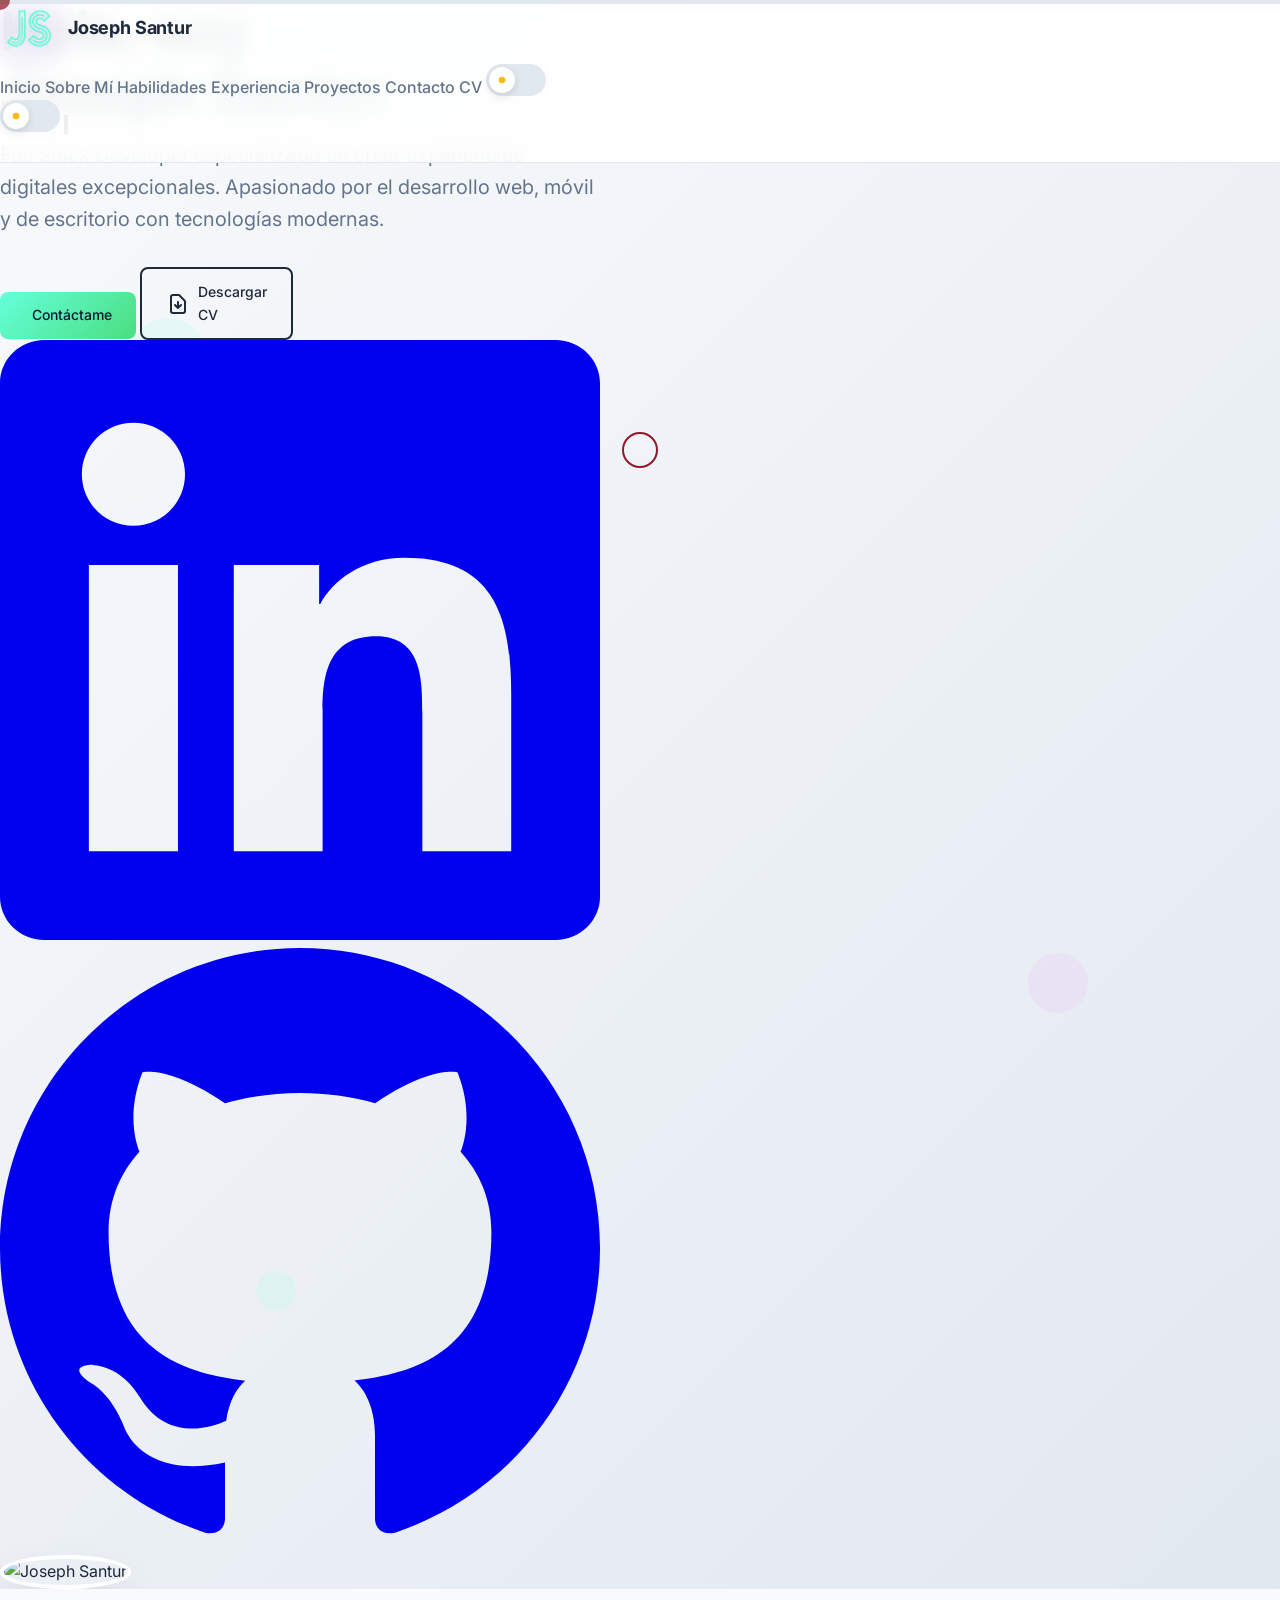
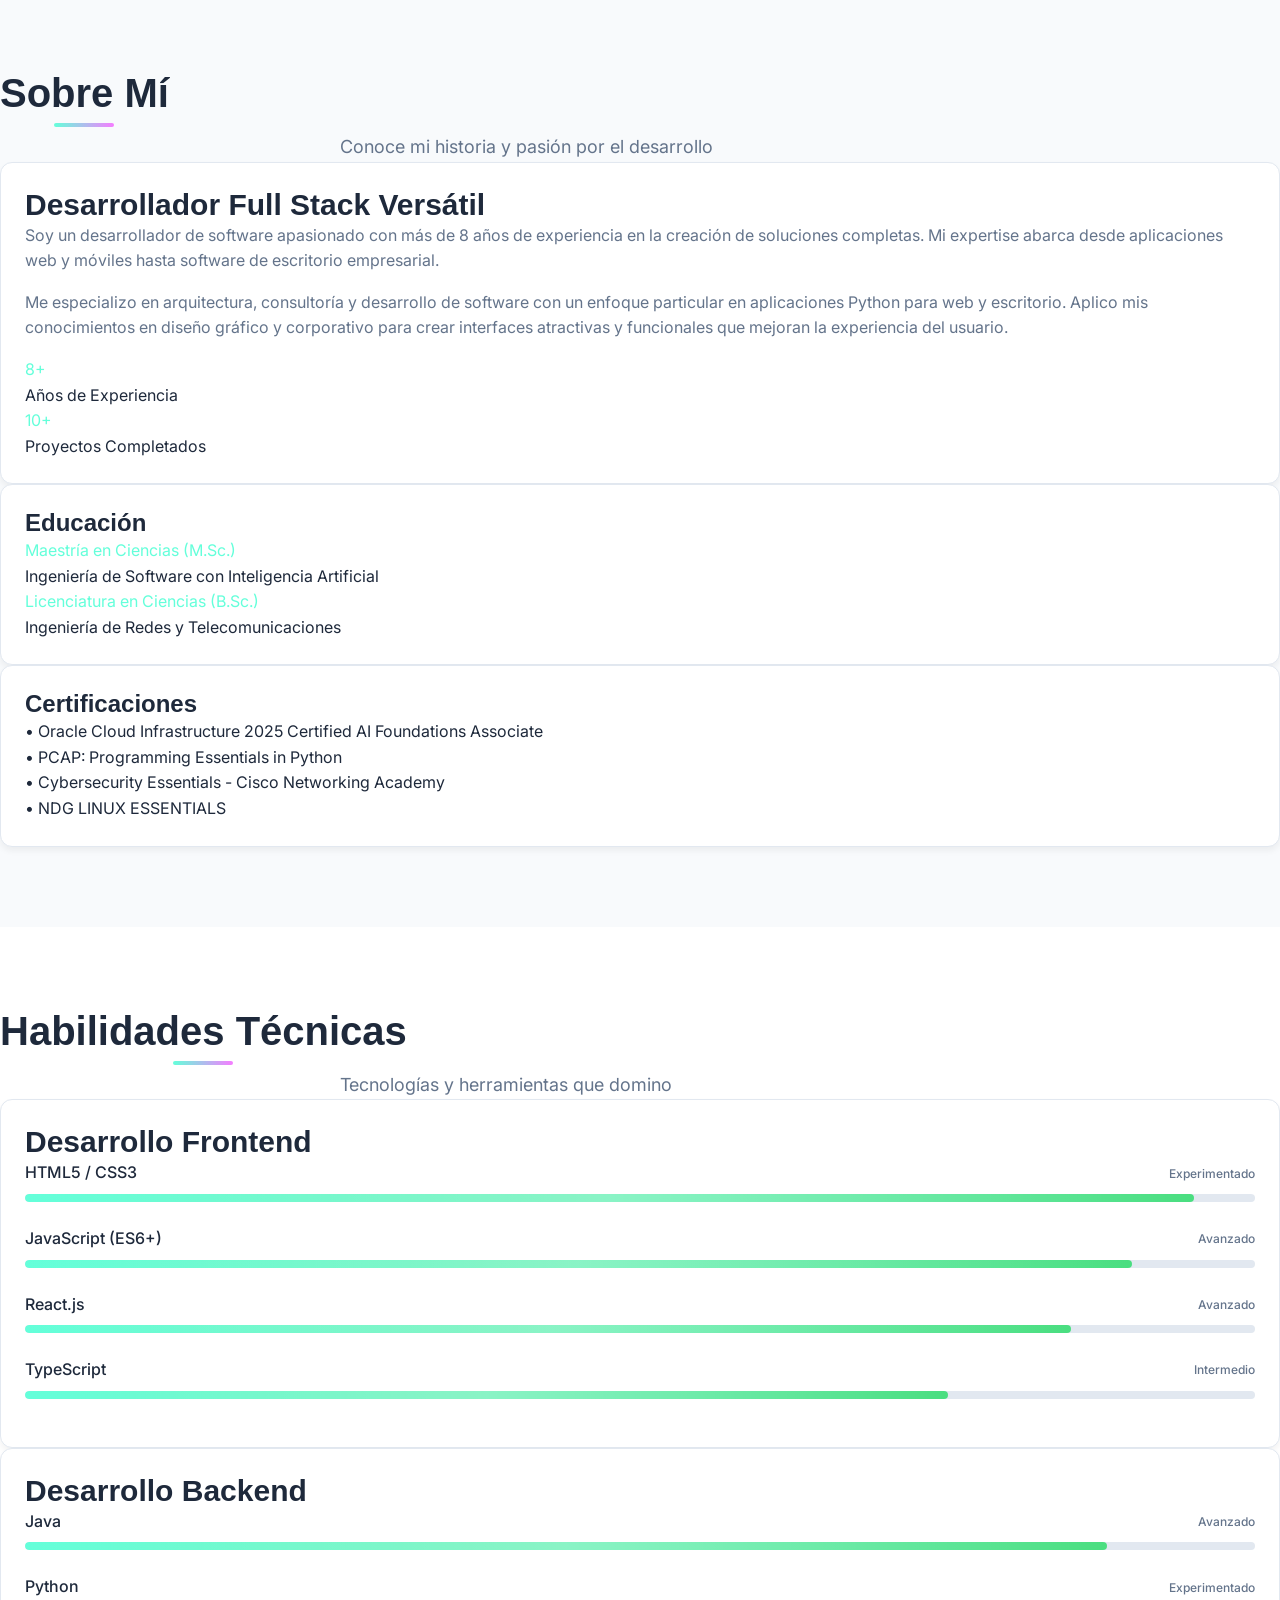
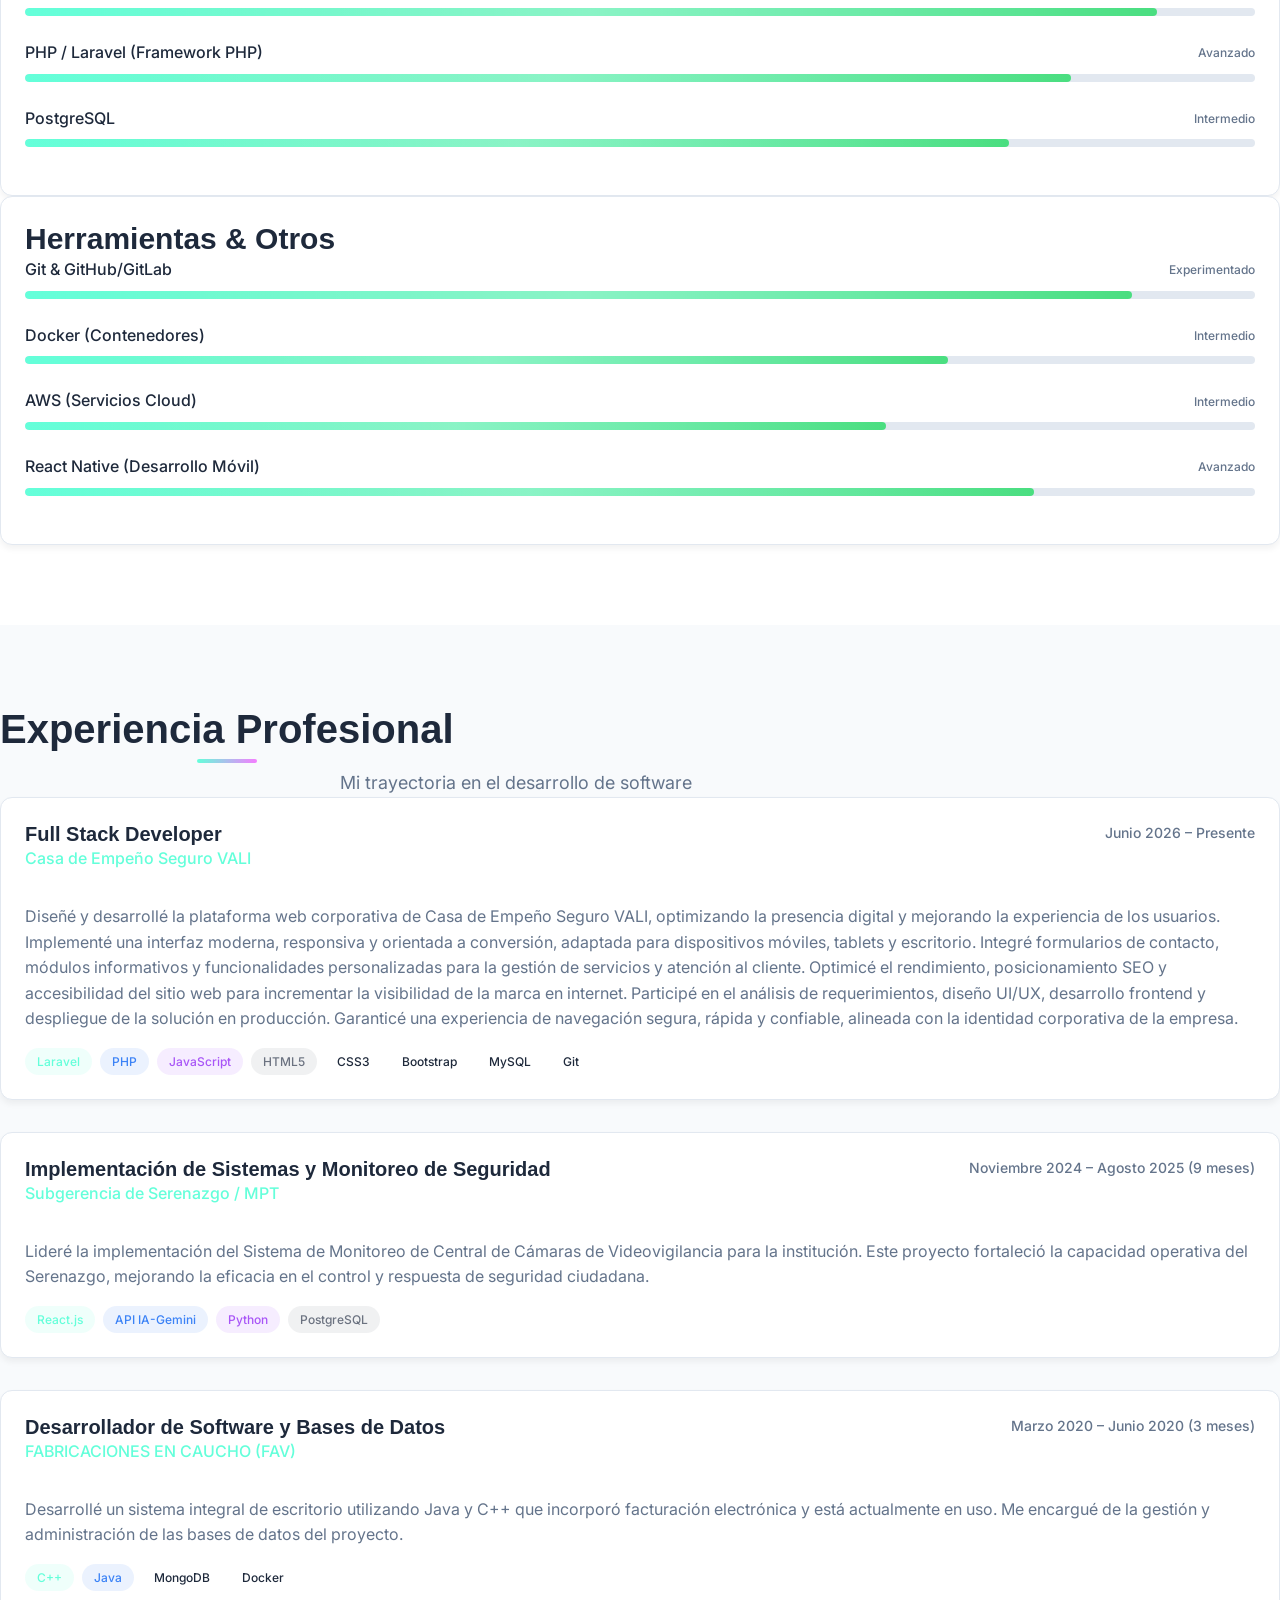
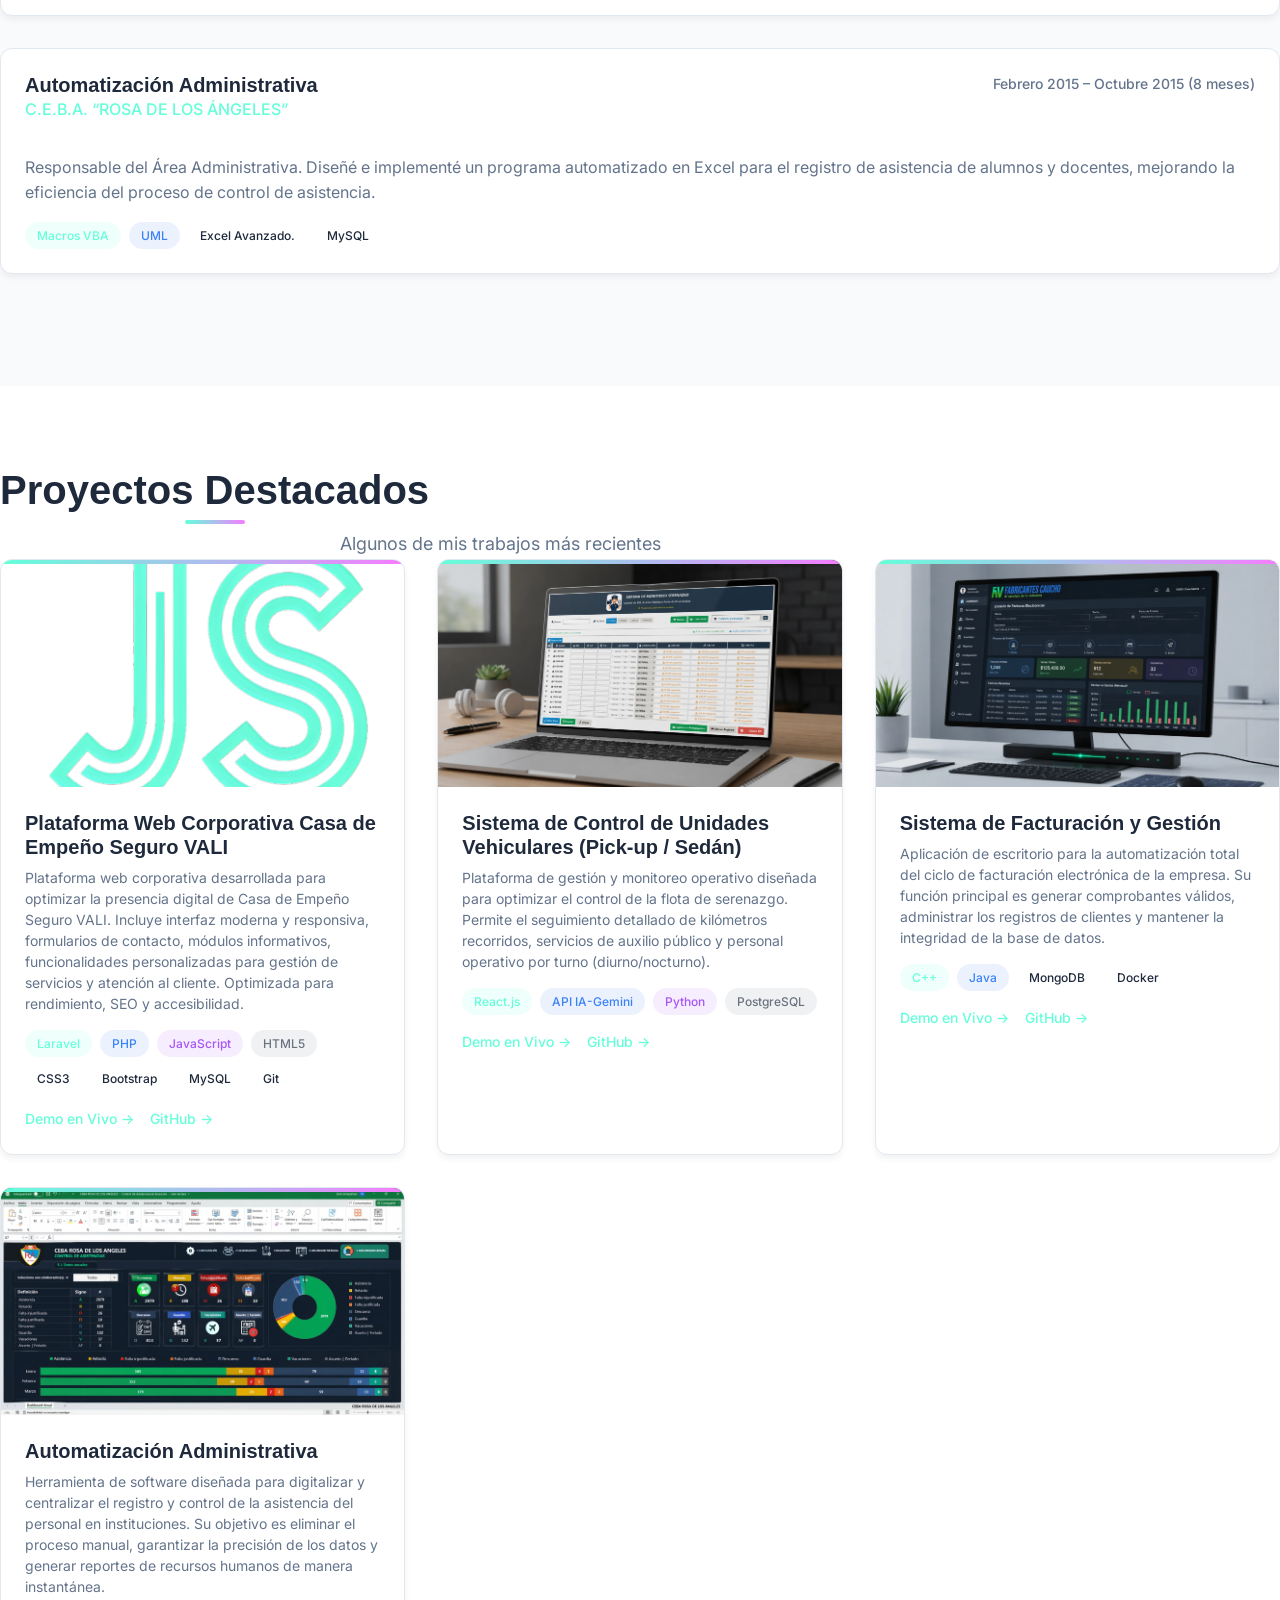
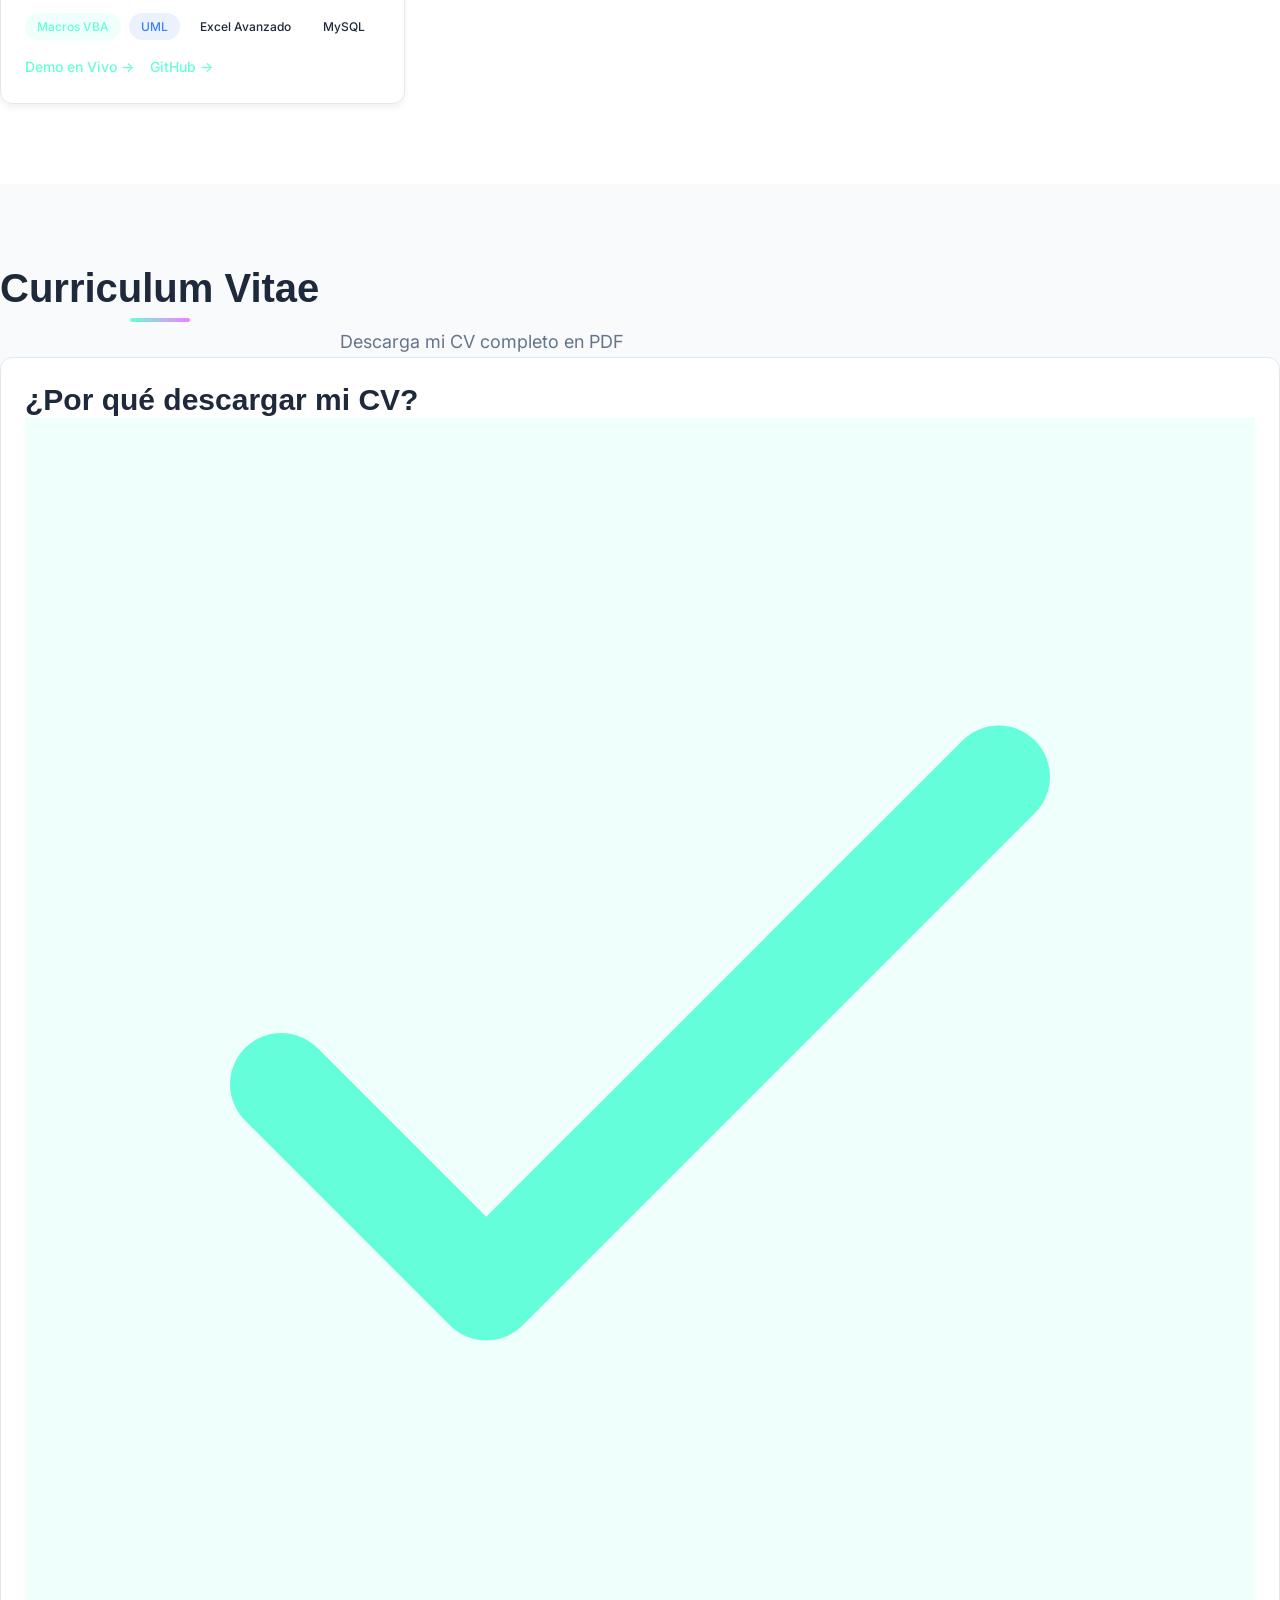
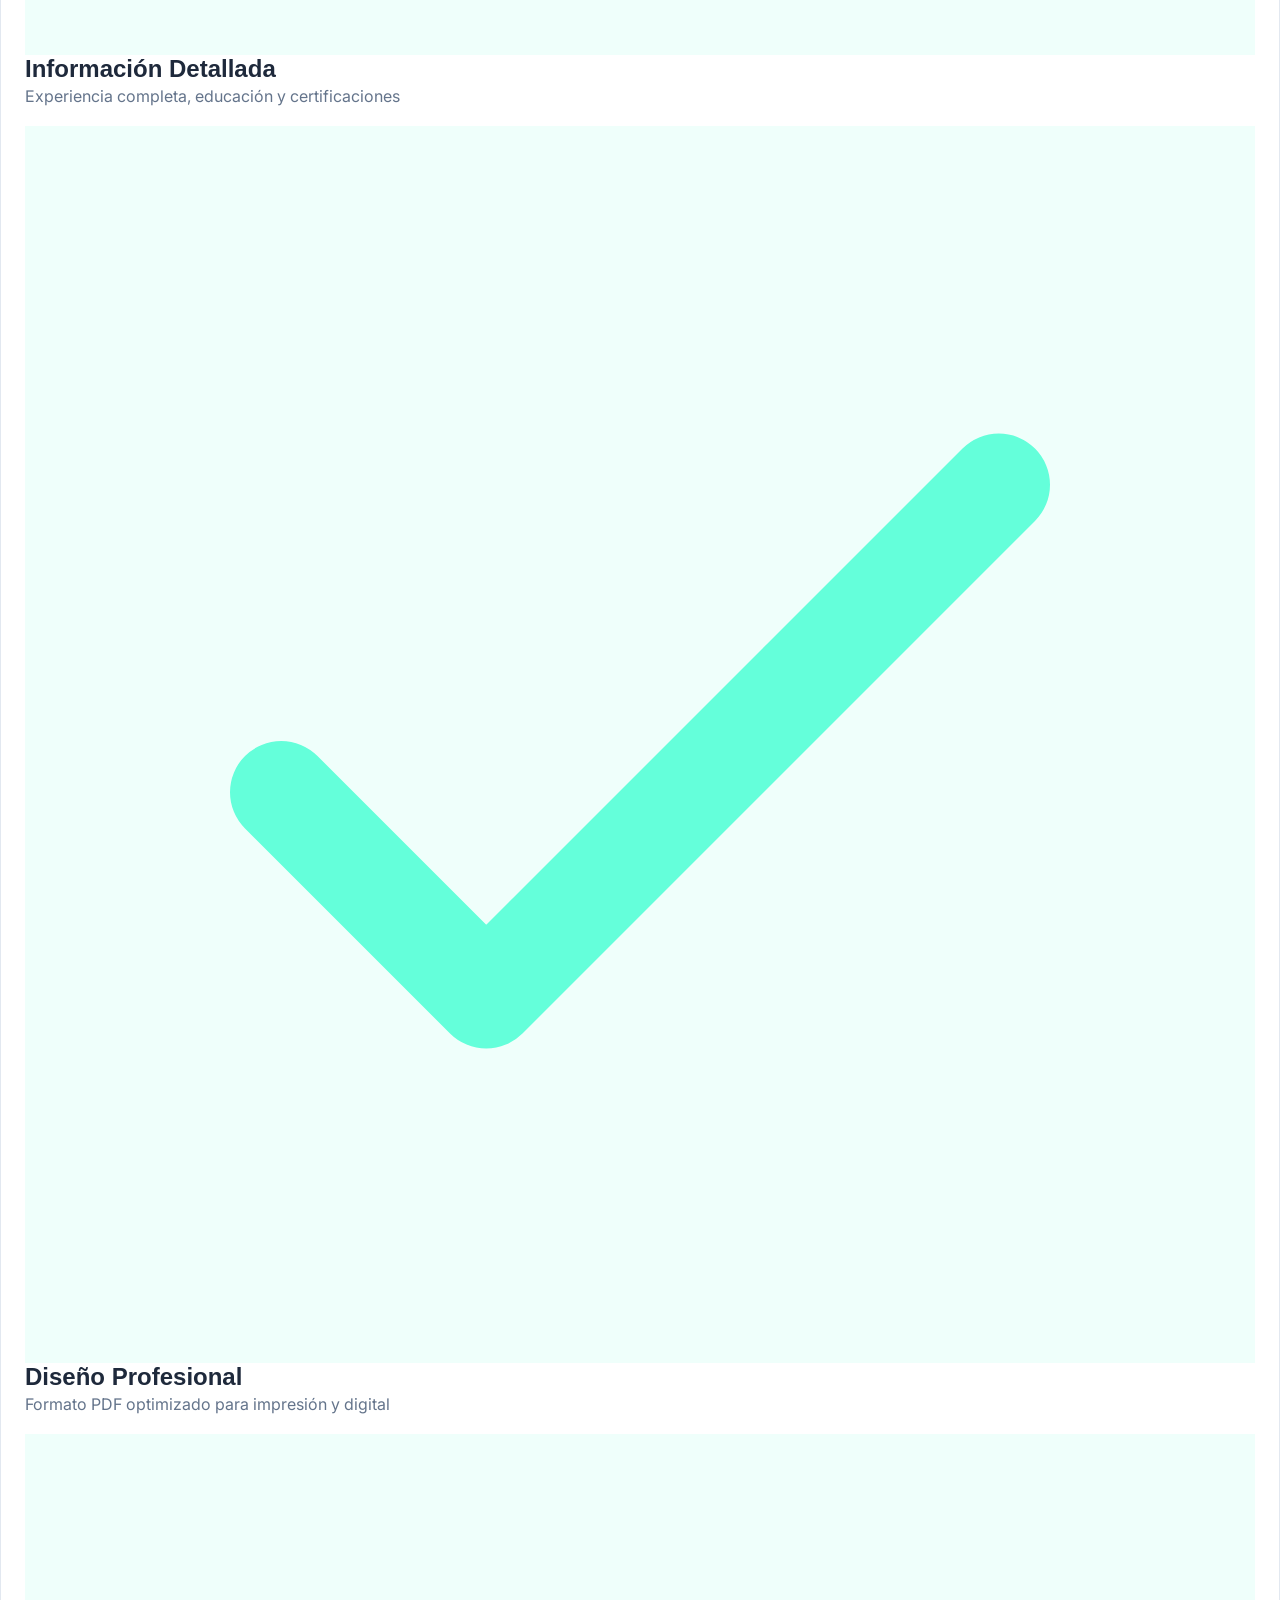
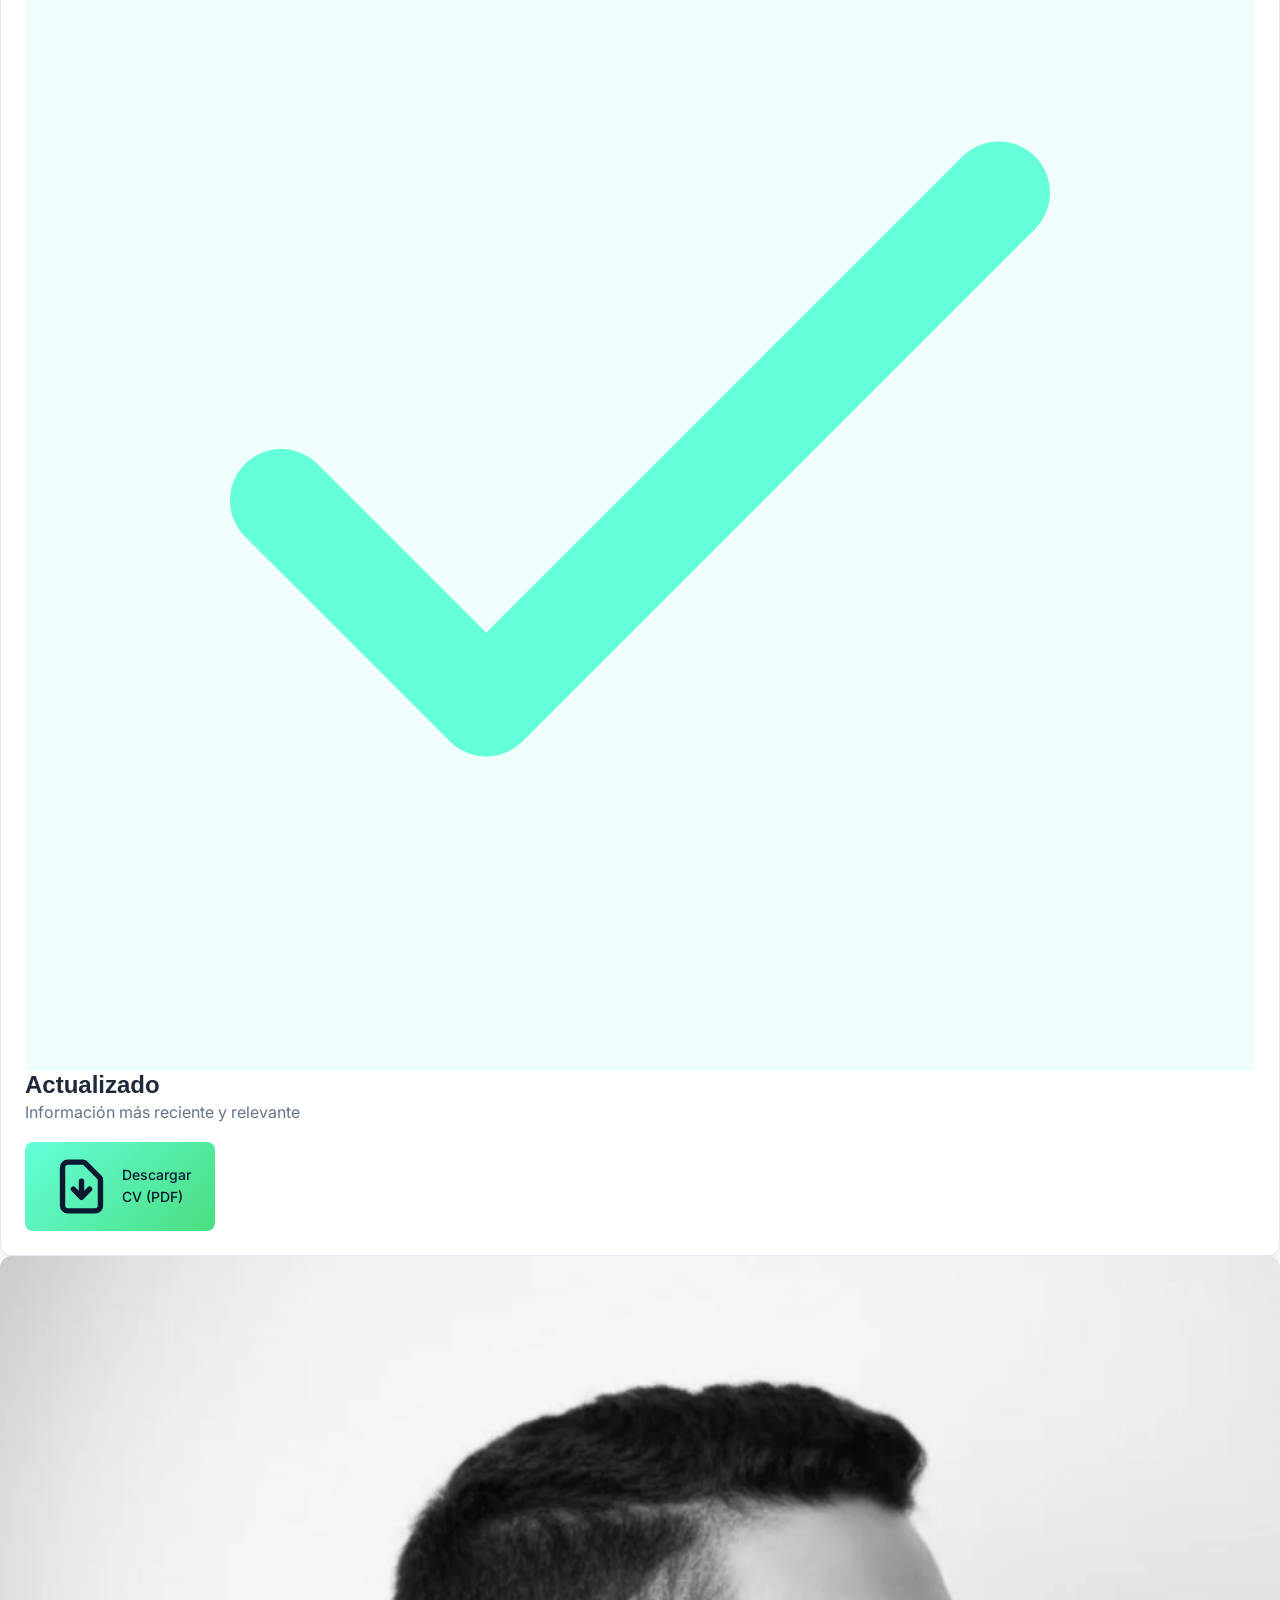
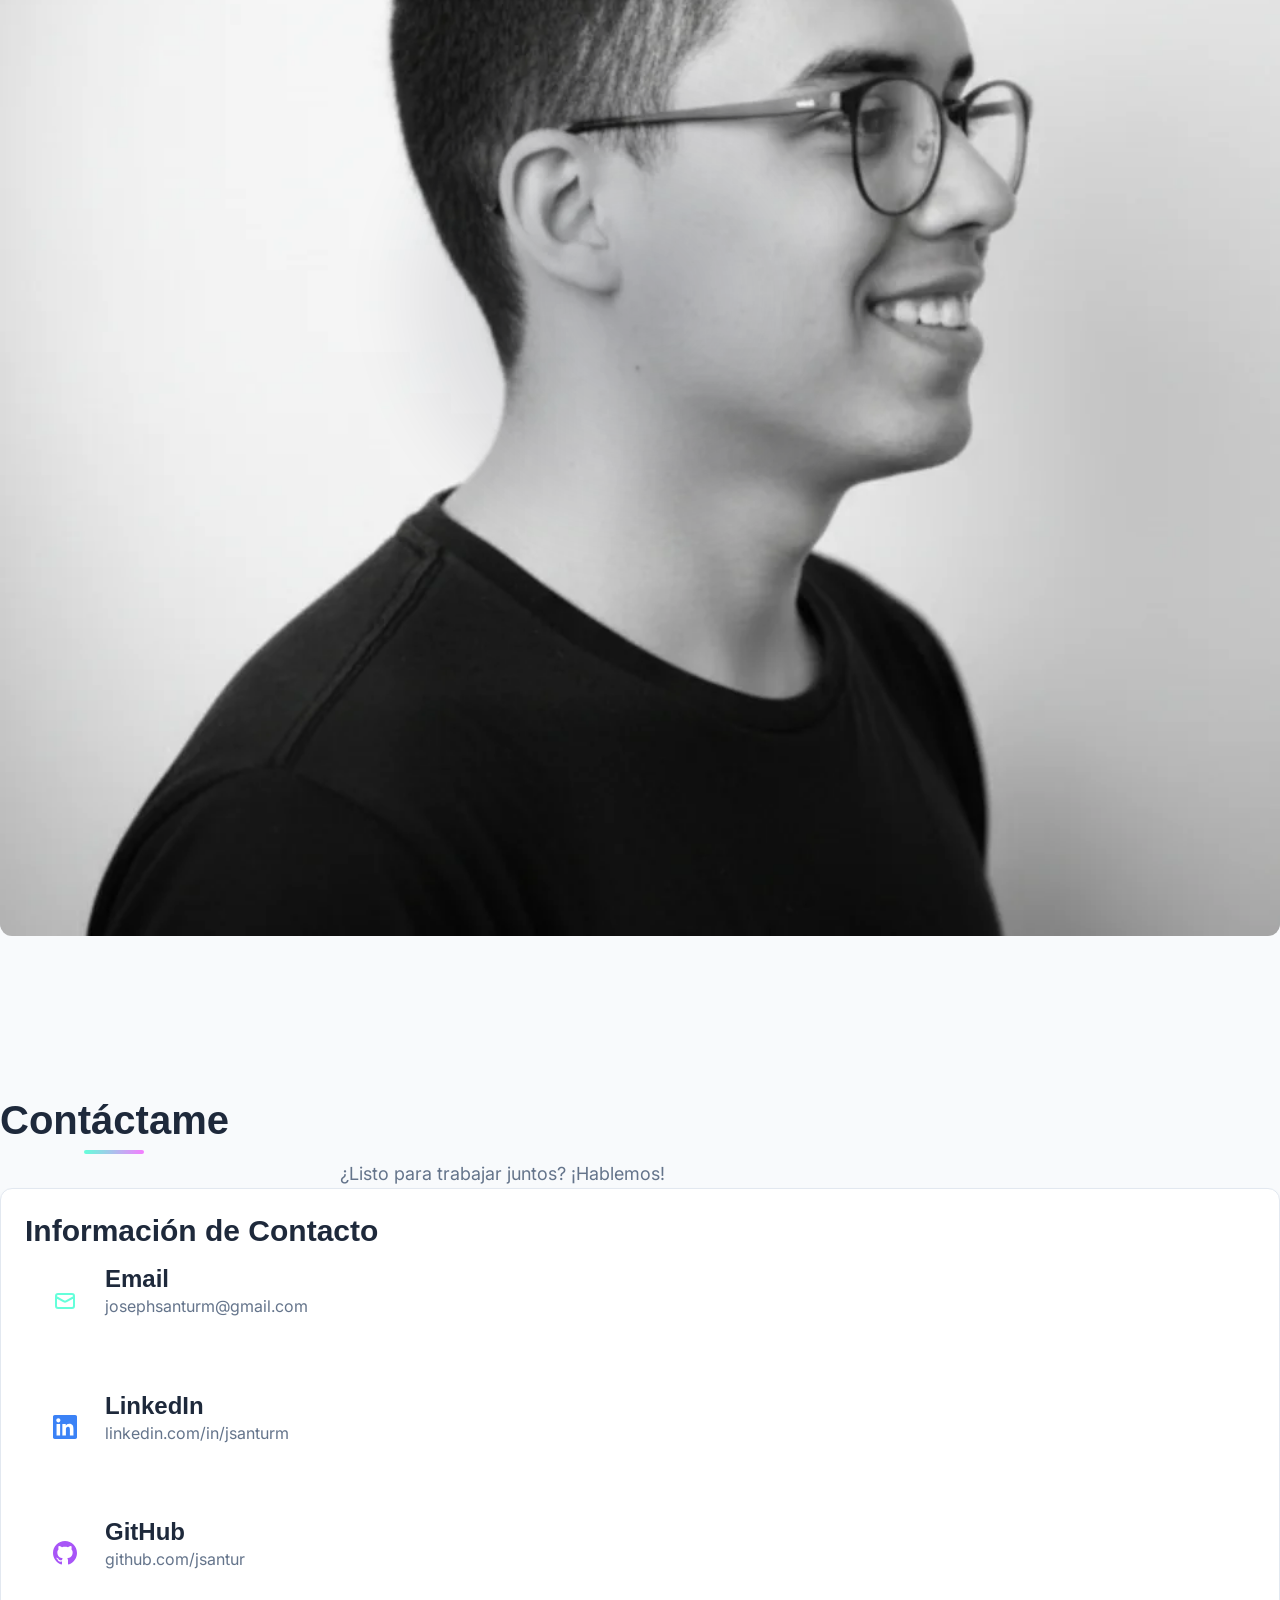
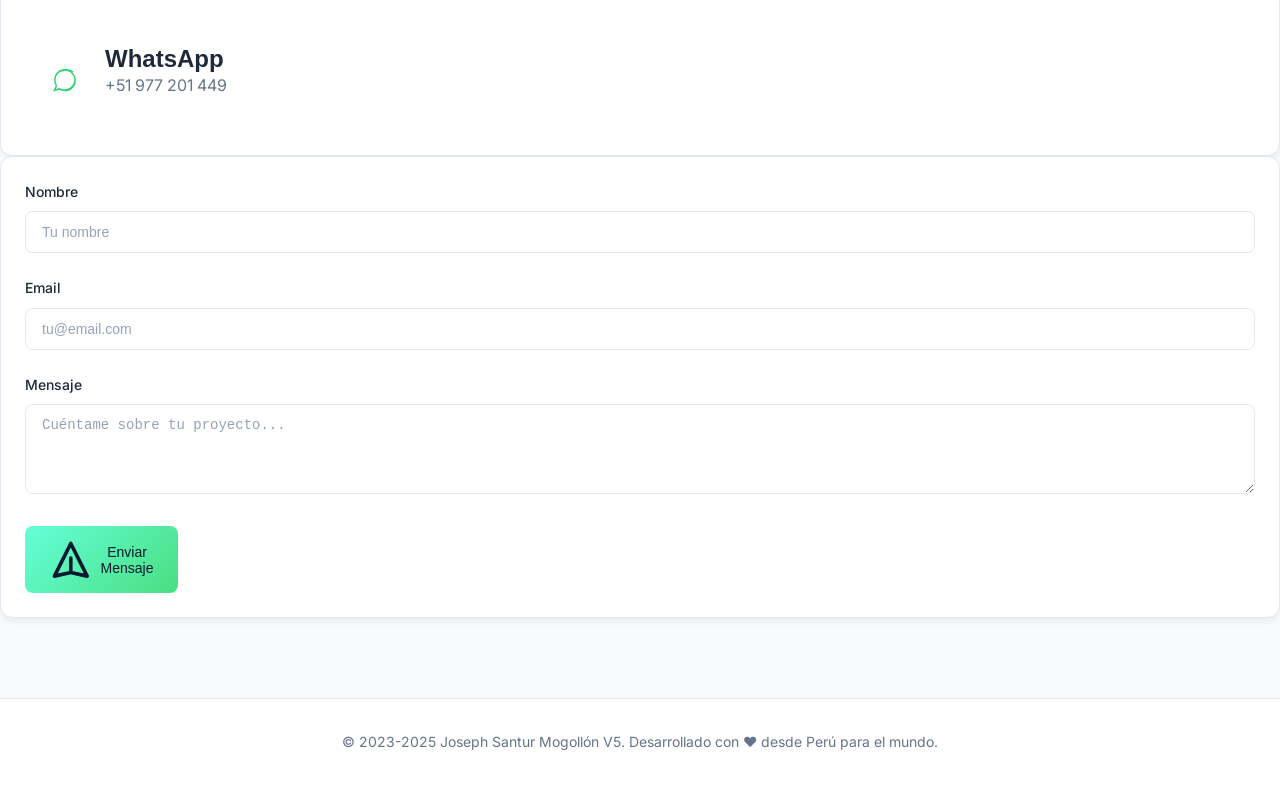
==== commit d832ca4f: "Initial commit with Ko-fi integration" ====
--- a/___index.html
+++ b/___index.html
@@ -418,8 +418,32 @@
             
             <div class="max-w-4xl mx-auto">
                 <div class="space-y-8">
-                    <!-- Experience Item 1 -->
+                    <!-- Experience Item 1 - CES VALI -->
                     <div class="card experience-item fade-in-up" style="animation-delay: 0.1s;">
+                        <div class="experience-header">
+                            <div>
+                                <h3 class="experience-title">Full Stack Developer</h3>
+                                <p class="experience-company">Casa de Empeño Seguro VALI</p>
+                            </div>
+                            <span class="experience-date">Junio 2026 – Presente</span>
+                        </div>
+                        <p class="experience-description">
+                            Diseñé y desarrollé la plataforma web corporativa de Casa de Empeño Seguro VALI, optimizando la presencia digital y mejorando la experiencia de los usuarios. Implementé una interfaz moderna, responsiva y orientada a conversión, adaptada para dispositivos móviles, tablets y escritorio. Integré formularios de contacto, módulos informativos y funcionalidades personalizadas para la gestión de servicios y atención al cliente. Optimicé el rendimiento, posicionamiento SEO y accesibilidad del sitio web para incrementar la visibilidad de la marca en internet. Participé en el análisis de requerimientos, diseño UI/UX, desarrollo frontend y despliegue de la solución en producción. Garanticé una experiencia de navegación segura, rápida y confiable, alineada con la identidad corporativa de la empresa.
+                        </p>
+                        <div class="experience-tags">
+                            <span class="tag tag-green">Laravel</span>
+                            <span class="tag tag-blue">PHP</span>
+                            <span class="tag tag-purple">JavaScript</span>
+                            <span class="tag tag-gray">HTML5</span>
+                            <span class="tag tag-yellow">CSS3</span>
+                            <span class="tag tag-indigo">Bootstrap</span>
+                            <span class="tag tag-orange">MySQL</span>
+                            <span class="tag tag-red">Git</span>
+                        </div>
+                    </div>
+                    
+                    <!-- Experience Item 2 -->
+                    <div class="card experience-item fade-in-up" style="animation-delay: 0.2s;">
                         <div class="experience-header">
                             <div>
                                 <h3 class="experience-title">Implementación de Sistemas y Monitoreo de Seguridad</h3>
@@ -438,8 +462,8 @@
                         </div>
                     </div>
                     
-                    <!-- Experience Item 2 -->
-                    <div class="card experience-item fade-in-up" style="animation-delay: 0.2s;">
+                    <!-- Experience Item 3 -->
+                    <div class="card experience-item fade-in-up" style="animation-delay: 0.3s;">
                         <div class="experience-header">
                             <div>
                                 <h3 class="experience-title">Desarrollador de Software y Bases de Datos</h3>
@@ -458,8 +482,8 @@
                         </div>
                     </div>
                     
-                    <!-- Experience Item 3 -->
-                    <div class="card experience-item fade-in-up" style="animation-delay: 0.3s;">
+                    <!-- Experience Item 4 -->
+                    <div class="card experience-item fade-in-up" style="animation-delay: 0.4s;">
                         <div class="experience-header">
                             <div>
                                 <h3 class="experience-title">Automatización Administrativa</h3>
@@ -491,8 +515,35 @@
             </div>
             
             <div class="project-grid">
-                <!-- Project 1 (Seguridad y Monitoreo) -->
+                <!-- Project 1 - CES VALI -->
                 <div class="project-card fade-in-up" style="animation-delay: 0.1s;">
+                    <div class="project-image">
+                        <img src="./assets/Images/logo.png" alt="Plataforma Web Corporativa CES VALI" loading="lazy" decoding="async" width="1280" height="720">
+                    </div>
+                    <div class="project-content">
+                        <h3 class="project-title">Plataforma Web Corporativa Casa de Empeño Seguro VALI</h3>
+                        <p class="project-description">
+                            Plataforma web corporativa desarrollada para optimizar la presencia digital de Casa de Empeño Seguro VALI. Incluye interfaz moderna y responsiva, formularios de contacto, módulos informativos, funcionalidades personalizadas para gestión de servicios y atención al cliente. Optimizada para rendimiento, SEO y accesibilidad.
+                        </p>
+                        <div class="project-tags">
+                            <span class="tag tag-green">Laravel</span>
+                            <span class="tag tag-blue">PHP</span>
+                            <span class="tag tag-purple">JavaScript</span>
+                            <span class="tag tag-gray">HTML5</span>
+                            <span class="tag tag-yellow">CSS3</span>
+                            <span class="tag tag-indigo">Bootstrap</span>
+                            <span class="tag tag-orange">MySQL</span>
+                            <span class="tag tag-red">Git</span>
+                        </div>
+                        <div class="project-links">
+                            <a href="#" class="project-link">Demo en Vivo →</a>
+                            <a href="#" class="project-link">GitHub →</a>
+                        </div>
+                    </div>
+                </div>
+                
+                <!-- Project 2 (Seguridad y Monitoreo) -->
+                <div class="project-card fade-in-up" style="animation-delay: 0.2s;">
                     <div class="project-image">
                         <img src="./assets/Images/project-webapp.webp" alt="Implementación de Sistemas y Monitoreo de Seguridad" loading="lazy" decoding="async" width="1280" height="720">
                     </div>
@@ -514,8 +565,8 @@
                     </div>
                 </div>
                 
-                <!-- Project 2 (Sistema de Facturación y Gestión) -->
-                <div class="project-card fade-in-up" style="animation-delay: 0.2s;">
+                <!-- Project 3 (Sistema de Facturación y Gestión) -->
+                <div class="project-card fade-in-up" style="animation-delay: 0.3s;">
                     <div class="project-image">
                         <img src="./assets/Images/project-mobile.webp" alt="Desarrollador de Software y Bases de Datos" loading="lazy" decoding="async" width="1280" height="720">
                     </div>
@@ -537,8 +588,8 @@
                     </div>
                 </div>
                 
-                <!-- Project 3 (Automatización Administrativa) -->
-                <div class="project-card fade-in-up" style="animation-delay: 0.3s;">
+                <!-- Project 4 (Automatización Administrativa) -->
+                <div class="project-card fade-in-up" style="animation-delay: 0.4s;">
                     <div class="project-image">
                         <img src="./assets/Images/project-desktop.webp" alt="Automatización Administrativa" loading="lazy" decoding="async" width="1280" height="720">
                     </div>
